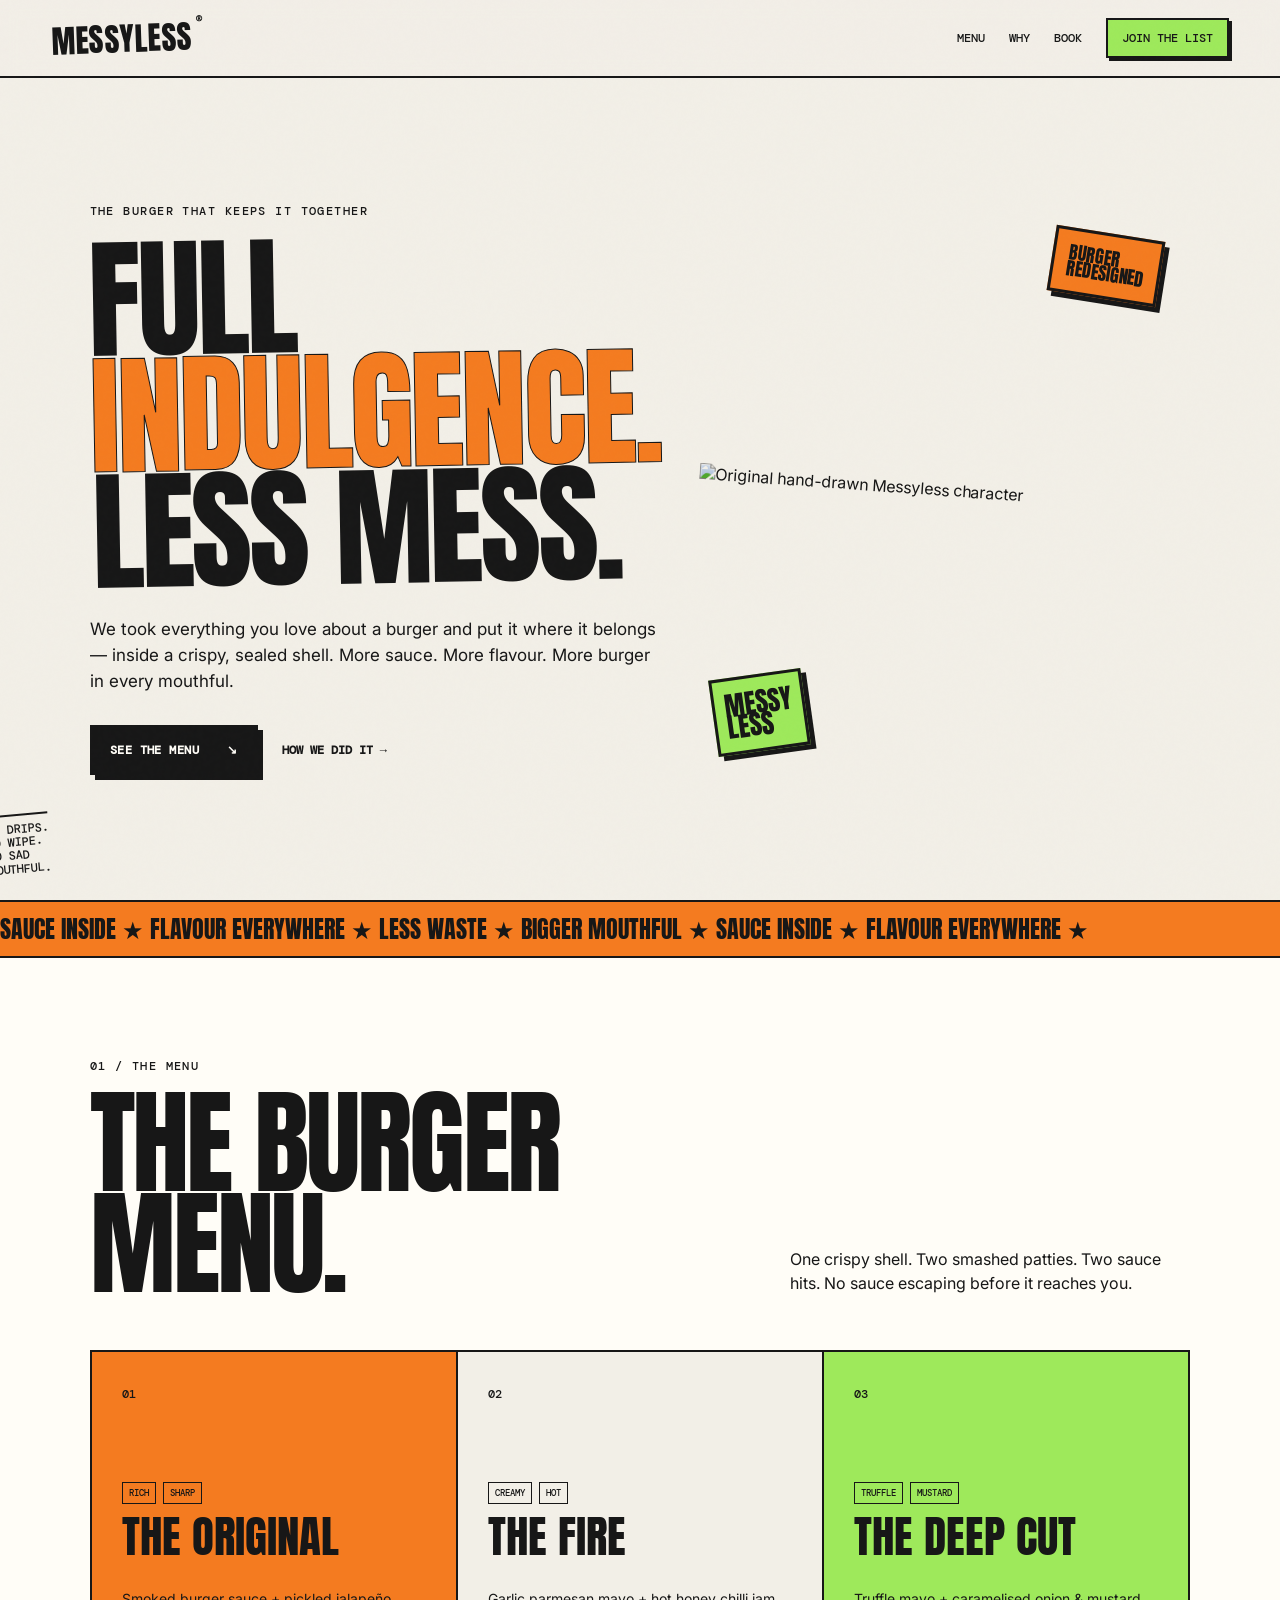
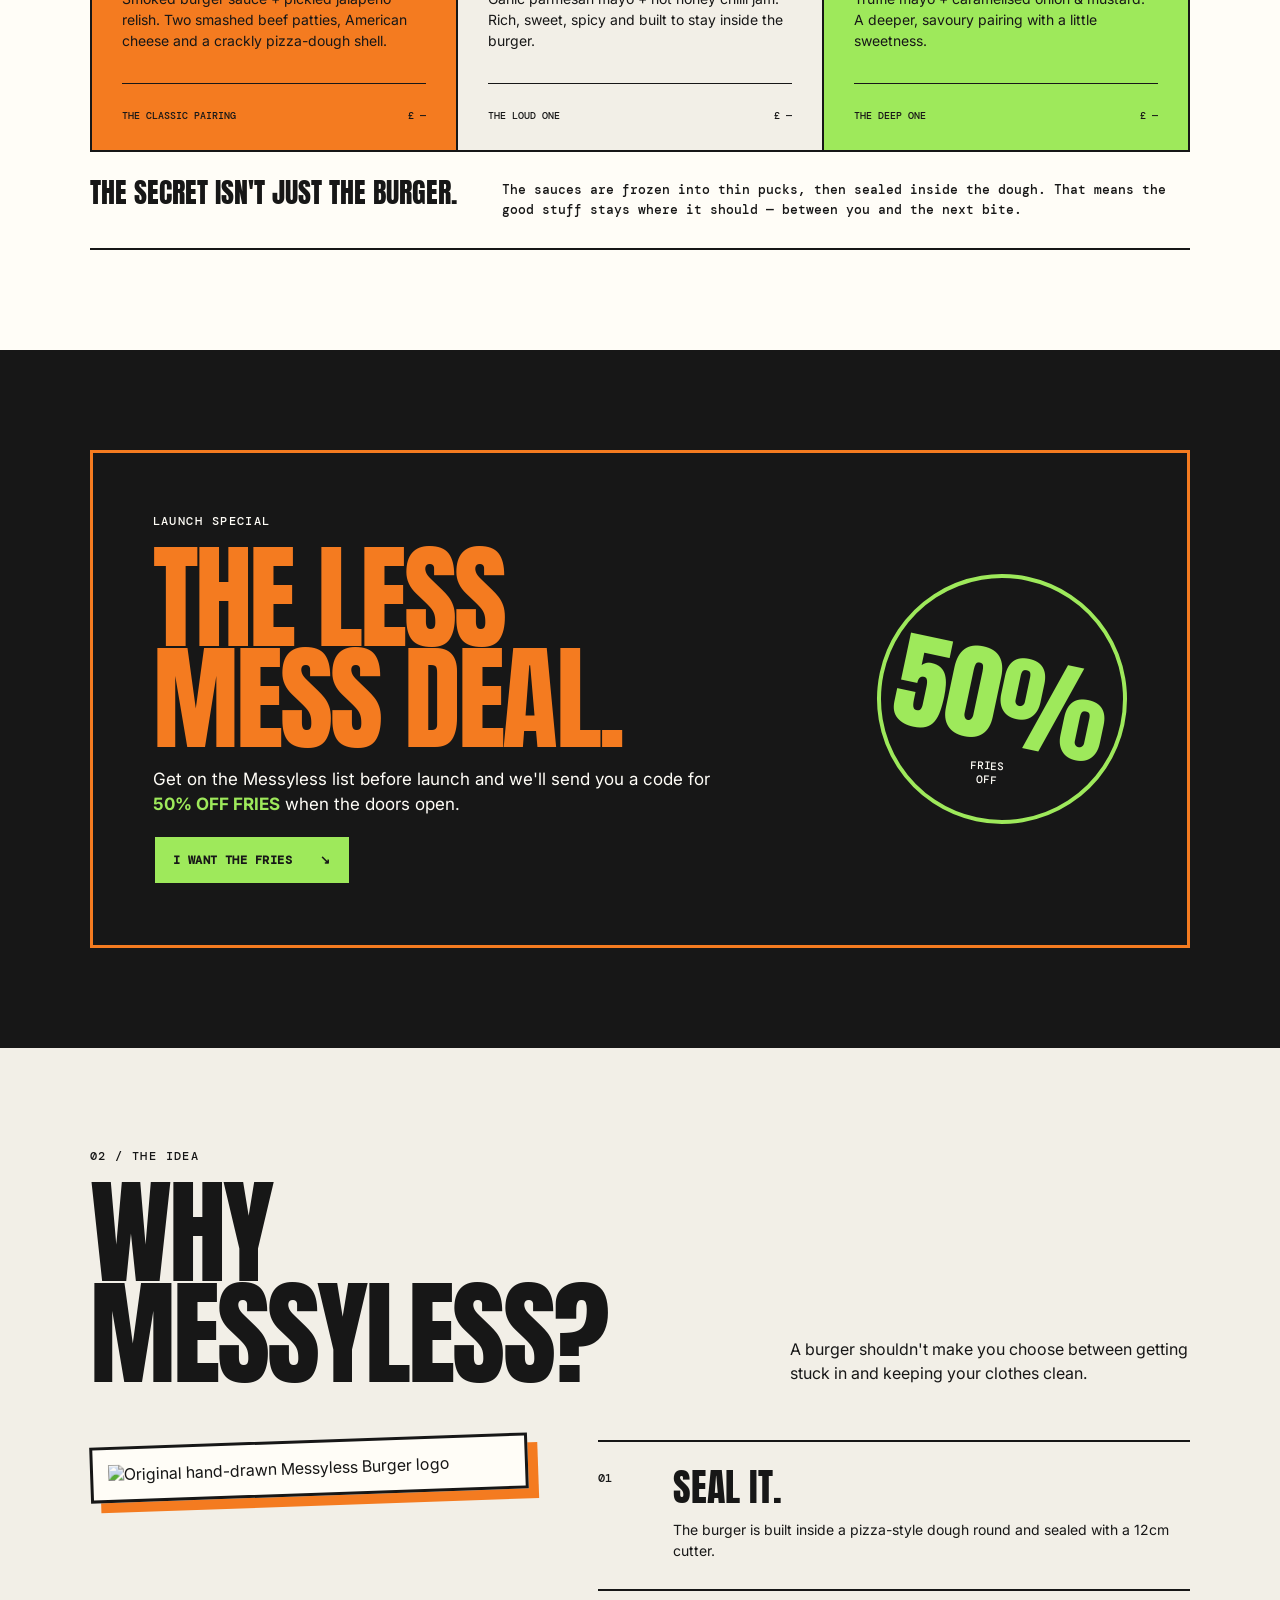
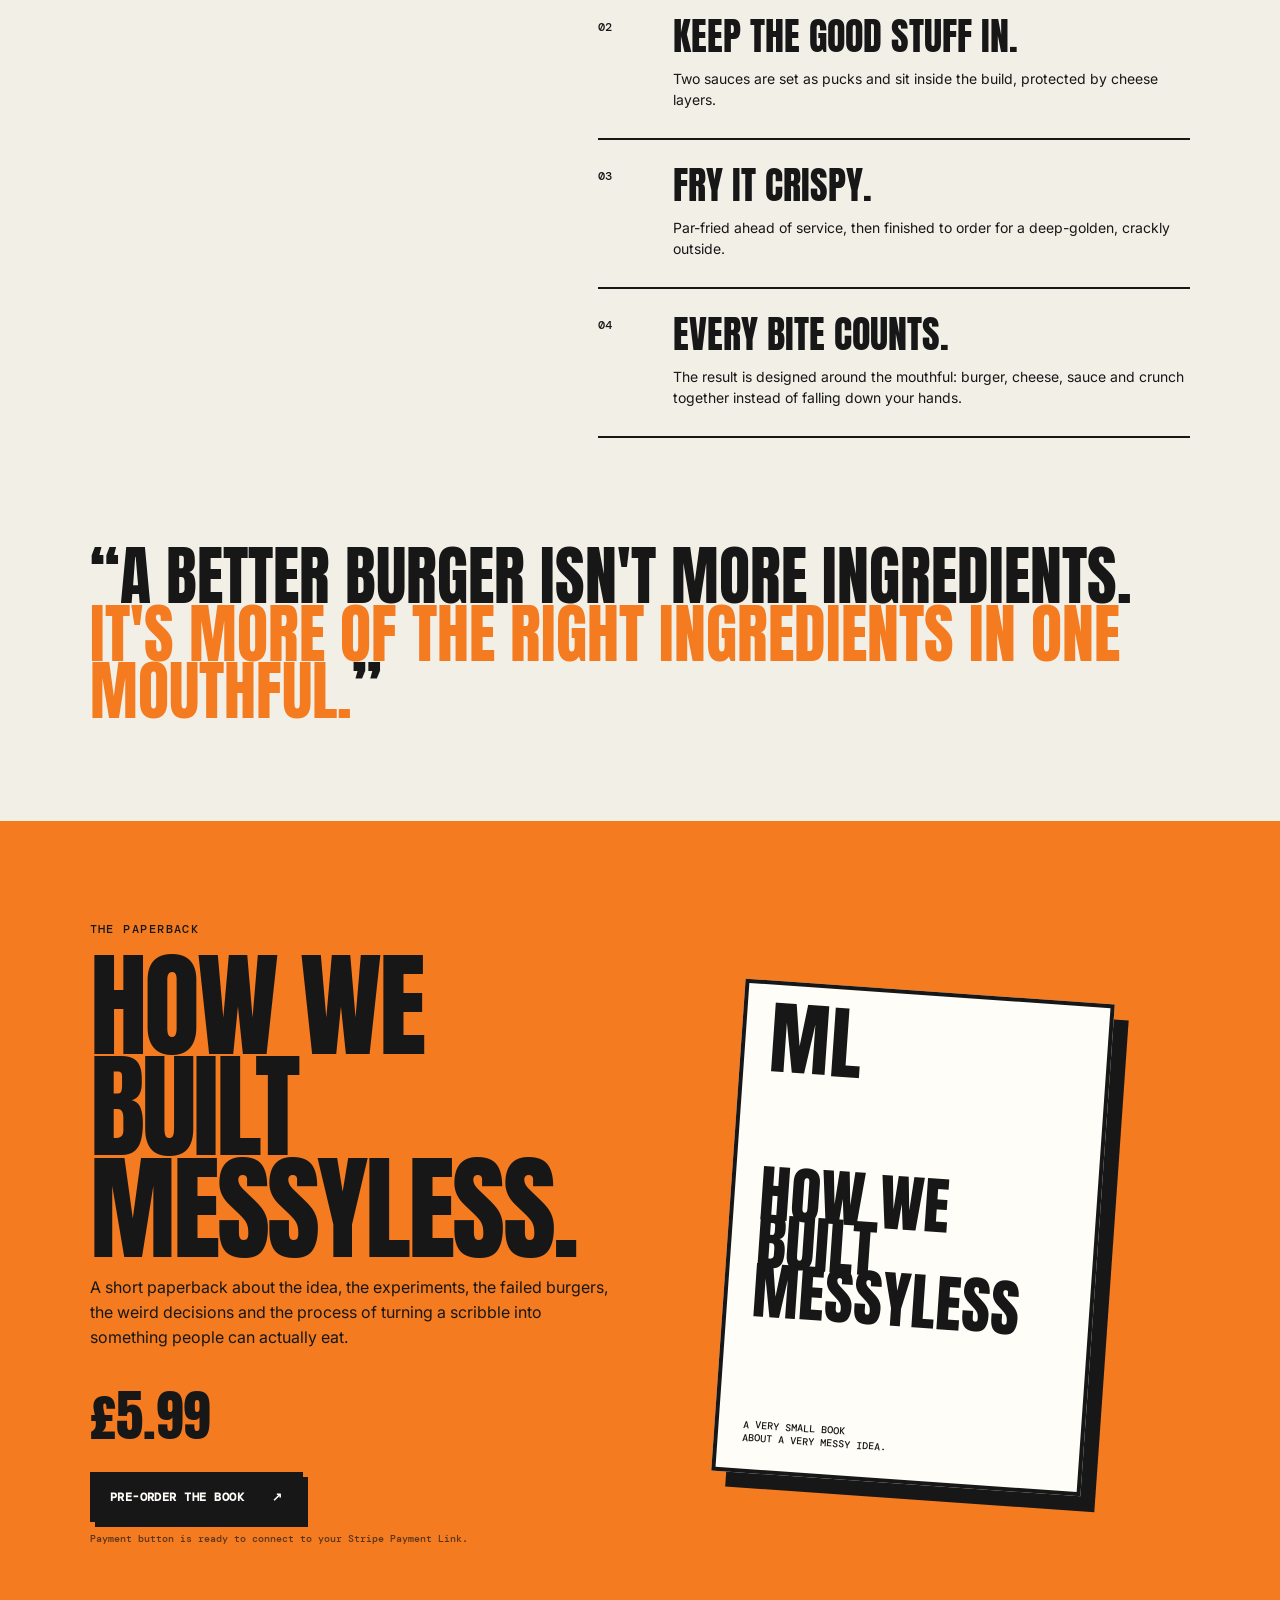
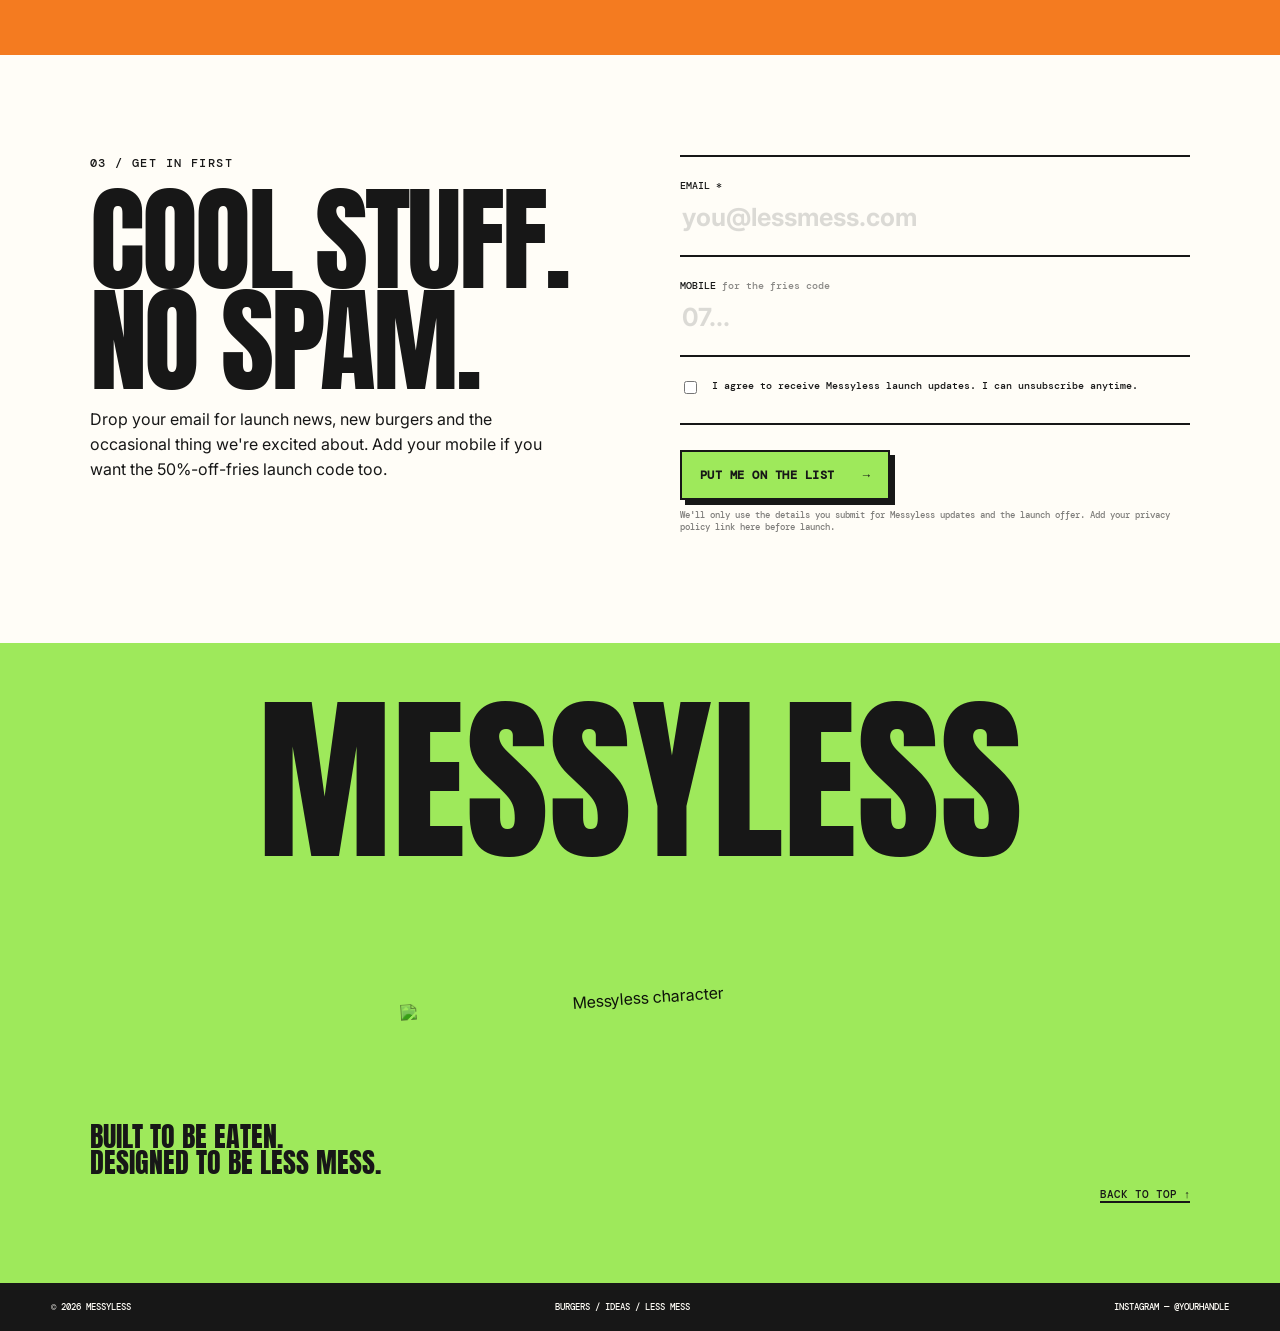
==== index.html @ b798112b "Add files via upload" ====
<!doctype html>
<html lang="en-GB">
<head>
  <meta charset="utf-8">
  <meta name="viewport" content="width=device-width, initial-scale=1">
  <meta name="description" content="Messyless — a burger built so you can fully indulge without the messy mouthful.">
  <title>MESSYLESS — Burgers, without the mess.</title>
  <link rel="preconnect" href="https://fonts.googleapis.com">
  <link rel="preconnect" href="https://fonts.gstatic.com" crossorigin>
  <link href="https://fonts.googleapis.com/css2?family=Anton&family=DM+Mono:wght@400;500&family=Inter:wght@500;700;800&display=swap" rel="stylesheet">
  <link rel="stylesheet" href="styles.css">
</head>
<body>
  <div class="grain"></div>
  <header class="nav">
    <a class="brand" href="#top" aria-label="Messyless home">MESSYLESS<span>®</span></a>
    <nav>
      <a href="#menu">MENU</a>
      <a href="#why">WHY</a>
      <a href="#book">BOOK</a>
      <a class="nav-pill" href="#join">JOIN THE LIST</a>
    </nav>
  </header>

  <main id="top">
    <section class="hero section-pad">
      <div class="hero-copy">
        <p class="eyebrow">THE BURGER THAT KEEPS IT TOGETHER</p>
        <h1>FULL<br><span>INDULGENCE.</span><br>LESS MESS.</h1>
        <p class="hero-lede">We took everything you love about a burger and put it where it belongs — inside a crispy, sealed shell. More sauce. More flavour. More burger in every mouthful.</p>
        <div class="hero-actions">
          <a class="button button-dark" href="#menu">SEE THE MENU <span>↘</span></a>
          <a class="text-link" href="#why">HOW WE DID IT →</a>
        </div>
        <div class="scribble-note">NO DRIPS.<br>NO WIPE.<br>NO SAD<br>MOUTHFUL.</div>
      </div>
      <div class="hero-art">
        <div class="burst">BURGER<br>REDESIGNED</div>
        <img src="assets/messyless-character.jpg" alt="Original hand-drawn Messyless character">
        <div class="sticker">MESSY<br>LESS</div>
      </div>
    </section>

    <section class="ticker" aria-label="Messyless statement">
      <div>SAUCE INSIDE ★ FLAVOUR EVERYWHERE ★ LESS WASTE ★ BIGGER MOUTHFUL ★ SAUCE INSIDE ★ FLAVOUR EVERYWHERE ★</div>
    </section>

    <section id="menu" class="menu section-pad">
      <div class="section-head">
        <div>
          <p class="eyebrow">01 / THE MENU</p>
          <h2>THE BURGER<br>MENU.</h2>
        </div>
        <p class="section-intro">One crispy shell. Two smashed patties. Two sauce hits. No sauce escaping before it reaches you.</p>
      </div>

      <div class="menu-grid">
        <article class="menu-card featured">
          <div class="menu-num">01</div>
          <div class="sauce-tags"><span>RICH</span><span>SHARP</span></div>
          <h3>THE ORIGINAL</h3>
          <p>Smoked burger sauce + pickled jalapeño relish. Two smashed beef patties, American cheese and a crackly pizza-dough shell.</p>
          <div class="card-foot"><span>THE CLASSIC PAIRING</span><span>£ —</span></div>
        </article>
        <article class="menu-card">
          <div class="menu-num">02</div>
          <div class="sauce-tags"><span>CREAMY</span><span>HOT</span></div>
          <h3>THE FIRE</h3>
          <p>Garlic parmesan mayo + hot honey chilli jam. Rich, sweet, spicy and built to stay inside the burger.</p>
          <div class="card-foot"><span>THE LOUD ONE</span><span>£ —</span></div>
        </article>
        <article class="menu-card lime-card">
          <div class="menu-num">03</div>
          <div class="sauce-tags"><span>TRUFFLE</span><span>MUSTARD</span></div>
          <h3>THE DEEP CUT</h3>
          <p>Truffle mayo + caramelised onion & mustard. A deeper, savoury pairing with a little sweetness.</p>
          <div class="card-foot"><span>THE DEEP ONE</span><span>£ —</span></div>
        </article>
      </div>

      <div class="menu-note">
        <strong>THE SECRET ISN'T JUST THE BURGER.</strong>
        <span>The sauces are frozen into thin pucks, then sealed inside the dough. That means the good stuff stays where it should — between you and the next bite.</span>
      </div>
    </section>

    <section class="deal section-pad">
      <div class="deal-inner">
        <div class="deal-copy">
          <p class="eyebrow">LAUNCH SPECIAL</p>
          <h2>THE LESS<br>MESS DEAL.</h2>
          <p>Get on the Messyless list before launch and we'll send you a code for <strong>50% OFF FRIES</strong> when the doors open.</p>
          <a class="button button-lime" href="#join">I WANT THE FRIES <span>↘</span></a>
        </div>
        <div class="deal-doodle" aria-hidden="true">
          <span>50%</span>
          <small>FRIES<br>OFF</small>
        </div>
      </div>
    </section>

    <section id="why" class="why section-pad">
      <div class="section-head">
        <div>
          <p class="eyebrow">02 / THE IDEA</p>
          <h2>WHY<br>MESSYLESS?</h2>
        </div>
        <p class="section-intro">A burger shouldn't make you choose between getting stuck in and keeping your clothes clean.</p>
      </div>

      <div class="why-grid">
        <div class="why-image"><img src="assets/messyless-logo.jpg" alt="Original hand-drawn Messyless Burger logo"></div>
        <div class="steps">
          <div class="step"><span>01</span><h3>SEAL IT.</h3><p>The burger is built inside a pizza-style dough round and sealed with a 12cm cutter.</p></div>
          <div class="step"><span>02</span><h3>KEEP THE GOOD STUFF IN.</h3><p>Two sauces are set as pucks and sit inside the build, protected by cheese layers.</p></div>
          <div class="step"><span>03</span><h3>FRY IT CRISPY.</h3><p>Par-fried ahead of service, then finished to order for a deep-golden, crackly outside.</p></div>
          <div class="step"><span>04</span><h3>EVERY BITE COUNTS.</h3><p>The result is designed around the mouthful: burger, cheese, sauce and crunch together instead of falling down your hands.</p></div>
        </div>
      </div>

      <div class="quote">“A BETTER BURGER ISN'T MORE INGREDIENTS.<br><span>IT'S MORE OF THE RIGHT INGREDIENTS IN ONE MOUTHFUL.</span>”</div>
    </section>

    <section id="book" class="book section-pad">
      <div class="book-card">
        <div class="book-copy">
          <p class="eyebrow">THE PAPERBACK</p>
          <h2>HOW WE<br>BUILT<br>MESSYLESS.</h2>
          <p>A short paperback about the idea, the experiments, the failed burgers, the weird decisions and the process of turning a scribble into something people can actually eat.</p>
          <div class="price">£5.99</div>
          <a class="button button-dark" href="YOUR_STRIPE_BOOK_PAYMENT_LINK" target="_blank" rel="noopener">PRE-ORDER THE BOOK <span>↗</span></a>
          <p class="micro">Payment button is ready to connect to your Stripe Payment Link.</p>
        </div>
        <div class="book-cover">
          <div class="cover-logo">ML</div>
          <div class="cover-title">HOW WE<br>BUILT<br>MESSYLESS</div>
          <div class="cover-bottom">A VERY SMALL BOOK<br>ABOUT A VERY MESSY IDEA.</div>
        </div>
      </div>
    </section>

    <section id="join" class="join section-pad">
      <div class="join-top">
        <p class="eyebrow">03 / GET IN FIRST</p>
        <h2>COOL STUFF.<br>NO SPAM.</h2>
        <p>Drop your email for launch news, new burgers and the occasional thing we're excited about. Add your mobile if you want the 50%-off-fries launch code too.</p>
      </div>
      <form class="signup" action="YOUR_FORMSPREE_ENDPOINT" method="POST">
        <label>
          <span>EMAIL *</span>
          <input type="email" name="email" placeholder="you@lessmess.com" required>
        </label>
        <label>
          <span>MOBILE <em>for the fries code</em></span>
          <input type="tel" name="mobile" placeholder="07...">
        </label>
        <label class="consent"><input type="checkbox" name="marketing_consent" value="yes" required><span>I agree to receive Messyless launch updates. I can unsubscribe anytime.</span></label>
        <button class="button button-lime" type="submit">PUT ME ON THE LIST <span>→</span></button>
        <p class="form-note">We'll only use the details you submit for Messyless updates and the launch offer. Add your privacy policy link here before launch.</p>
      </form>
    </section>

    <section class="final section-pad">
      <div class="final-mark">MESSYLESS</div>
      <img src="assets/messyless-character.jpg" alt="Messyless character" class="final-character">
      <p>BUILT TO BE EATEN.<br>DESIGNED TO BE LESS MESS.</p>
      <a href="#top" class="back-top">BACK TO TOP ↑</a>
    </section>
  </main>

  <footer>
    <span>© 2026 MESSYLESS</span>
    <span>BURGERS / IDEAS / LESS MESS</span>
    <span>INSTAGRAM — @YOURHANDLE</span>
  </footer>

  <script src="script.js"></script>
</body>
</html>
---- styles.css ----
:root{
  --ink:#171717;
  --paper:#f2efe7;
  --orange:#f47b20;
  --orange2:#ff9a31;
  --lime:#9ee95b;
  --cream:#fffdf7;
  --line:rgba(23,23,23,.22);
  --display:'Anton', Impact, sans-serif;
  --body:Inter, Arial, sans-serif;
  --mono:'DM Mono', monospace;
}
*{box-sizing:border-box}
html{scroll-behavior:smooth}
body{margin:0;background:var(--paper);color:var(--ink);font-family:var(--body);overflow-x:hidden}
a{color:inherit;text-decoration:none}
.grain{position:fixed;inset:0;pointer-events:none;opacity:.045;z-index:50;background-image:url("data:image/svg+xml,%3Csvg viewBox='0 0 180 180' xmlns='http://www.w3.org/2000/svg'%3E%3Cfilter id='n'%3E%3CfeTurbulence type='fractalNoise' baseFrequency='.9' numOctaves='3' stitchTiles='stitch'/%3E%3C/filter%3E%3Crect width='100%25' height='100%25' filter='url(%23n)' opacity='.35'/%3E%3C/svg%3E")}
.nav{height:78px;padding:0 4vw;display:flex;align-items:center;justify-content:space-between;border-bottom:2px solid var(--ink);position:sticky;top:0;background:rgba(242,239,231,.94);backdrop-filter:blur(8px);z-index:40}
.brand{font-family:var(--display);font-size:32px;letter-spacing:.5px;transform:rotate(-2deg)}.brand span{font:700 10px var(--mono);vertical-align:top;margin-left:4px}
.nav nav{display:flex;align-items:center;gap:24px;font:500 12px var(--mono)}.nav nav a:hover{text-decoration:underline}.nav-pill{border:2px solid var(--ink);padding:10px 14px;background:var(--lime);box-shadow:3px 3px 0 var(--ink)}
.section-pad{padding:100px 7vw;position:relative}
.eyebrow{font:500 12px var(--mono);letter-spacing:.12em;margin:0 0 18px}.hero{min-height:calc(100vh - 78px);display:grid;grid-template-columns:1.05fr .95fr;gap:3vw;align-items:center;padding-top:70px;padding-bottom:70px}.hero h1,.section-head h2,.deal h2,.join h2,.book h2{font-family:var(--display);font-weight:400;line-height:.88;letter-spacing:-.025em;margin:0}.hero h1{font-size:clamp(76px,10.3vw,170px);transform:rotate(-1deg)}.hero h1 span{color:var(--orange);-webkit-text-stroke:1px var(--ink)}.hero-lede{font-size:17px;line-height:1.55;max-width:610px;margin:30px 0}.hero-actions{display:flex;align-items:center;gap:24px}.button{display:inline-flex;align-items:center;justify-content:space-between;gap:28px;padding:15px 18px;border:2px solid var(--ink);font:700 12px var(--mono);letter-spacing:.04em;box-shadow:5px 5px 0 var(--ink);transition:.15s transform,.15s box-shadow}.button:hover{transform:translate(3px,3px);box-shadow:2px 2px 0 var(--ink)}.button-dark{background:var(--ink);color:var(--cream)}.button-lime{background:var(--lime);color:var(--ink)}.text-link{font:700 12px var(--mono)}
.hero-art{position:relative;min-height:570px;display:grid;place-items:center}.hero-art img{width:min(620px,100%);mix-blend-mode:multiply;filter:saturate(1.1);transform:rotate(4deg);position:relative;z-index:2}.burst{position:absolute;right:1%;top:5%;border:3px solid var(--ink);background:var(--orange);font:400 18px var(--display);line-height:.9;padding:14px 13px;transform:rotate(9deg);z-index:3;box-shadow:5px 5px 0 var(--ink)}.sticker{position:absolute;left:3%;bottom:4%;background:var(--lime);border:3px solid var(--ink);font:400 27px var(--display);line-height:.8;padding:14px 10px;transform:rotate(-8deg);z-index:4;box-shadow:5px 5px 0 var(--ink)}.scribble-note{position:absolute;left:-1%;bottom:3%;font:500 12px var(--mono);line-height:1.1;transform:rotate(-5deg);border-top:2px solid var(--ink);padding-top:7px;z-index:4}
.ticker{overflow:hidden;white-space:nowrap;border-top:2px solid var(--ink);border-bottom:2px solid var(--ink);background:var(--orange);font:400 24px var(--display);padding:9px 0}.ticker div{display:inline-block;animation:marquee 24s linear infinite}@keyframes marquee{to{transform:translateX(-50%)}}
.section-head{display:flex;justify-content:space-between;align-items:end;gap:40px;margin-bottom:55px}.section-head h2{font-size:clamp(65px,9vw,130px)}.section-intro{max-width:400px;font-size:16px;line-height:1.5;margin:0}
.menu{background:var(--cream)}.menu-grid{display:grid;grid-template-columns:repeat(3,1fr);border-top:2px solid var(--ink);border-left:2px solid var(--ink)}.menu-card{padding:34px 30px 28px;min-height:400px;border-right:2px solid var(--ink);border-bottom:2px solid var(--ink);display:flex;flex-direction:column;position:relative;background:var(--paper)}.menu-card.featured{background:var(--orange)}.lime-card{background:var(--lime)}.menu-num{font:500 12px var(--mono);margin-bottom:80px}.sauce-tags{display:flex;gap:7px;margin-bottom:12px}.sauce-tags span{font:500 9px var(--mono);border:1.5px solid currentColor;padding:4px 6px}.menu-card h3{font:400 45px var(--display);line-height:.9;margin:0 0 18px}.menu-card p{font-size:14px;line-height:1.5;max-width:370px}.card-foot{margin-top:auto;padding-top:25px;border-top:1px solid var(--ink);display:flex;justify-content:space-between;font:500 10px var(--mono)}.menu-note{display:grid;grid-template-columns:1fr 1.8fr;gap:30px;border-bottom:2px solid var(--ink);padding:28px 0;font:500 13px var(--mono);line-height:1.55}.menu-note strong{font-family:var(--display);font-size:28px;font-weight:400;line-height:.9}
.deal{background:var(--ink);color:var(--cream);overflow:hidden}.deal-inner{border:3px solid var(--orange);padding:60px;display:flex;align-items:center;justify-content:space-between;gap:50px;min-height:430px}.deal h2{font-size:clamp(70px,9vw,125px);color:var(--orange)}.deal-copy p:not(.eyebrow){max-width:570px;font-size:17px;line-height:1.5}.deal-copy strong{color:var(--lime)}.deal-doodle{width:250px;height:250px;border:4px solid var(--lime);border-radius:50%;display:grid;place-items:center;transform:rotate(12deg);flex:0 0 auto}.deal-doodle span{font:400 105px var(--display);color:var(--lime);line-height:.8}.deal-doodle small{font:500 11px var(--mono);text-align:center;position:absolute;transform:translateY(75px) rotate(-10deg)}
.why{background:var(--paper)}.why-grid{display:grid;grid-template-columns:.85fr 1.15fr;gap:70px;align-items:start}.why-image{border:3px solid var(--ink);background:var(--cream);padding:15px;transform:rotate(-2deg);box-shadow:10px 10px 0 var(--orange)}.why-image img{width:100%;display:block;mix-blend-mode:multiply}.steps{border-top:2px solid var(--ink)}.step{display:grid;grid-template-columns:60px 1fr;gap:15px;padding:28px 0;border-bottom:2px solid var(--ink)}.step span{font:500 12px var(--mono)}.step h3{font:400 38px var(--display);margin:0;line-height:.9}.step p{grid-column:2;font-size:14px;line-height:1.5;margin:0;max-width:570px}.quote{font:400 clamp(34px,5vw,68px) var(--display);line-height:.9;margin-top:110px;max-width:1100px}.quote span{color:var(--orange)}
.book{background:var(--orange)}.book-card{display:grid;grid-template-columns:1fr .8fr;gap:60px;align-items:center}.book h2{font-size:clamp(72px,9vw,130px)}.book-copy>p:not(.eyebrow):not(.micro){max-width:520px;line-height:1.55}.price{font:400 55px var(--display);margin:24px 0 15px}.micro{font:500 10px var(--mono);max-width:420px;opacity:.7}.book-cover{width:min(370px,100%);aspect-ratio:3/4;border:4px solid var(--ink);background:var(--cream);padding:25px;display:flex;flex-direction:column;justify-content:space-between;box-shadow:15px 15px 0 var(--ink);transform:rotate(4deg)}.cover-logo{font:400 80px var(--display);line-height:.7}.cover-title{font:400 62px var(--display);line-height:.78}.cover-bottom{font:500 10px var(--mono);line-height:1.3}
.join{background:var(--cream);display:grid;grid-template-columns:1fr 1fr;gap:80px}.join h2{font-size:clamp(80px,9vw,130px)}.join-top>p:last-child{max-width:480px;line-height:1.55}.signup{border-top:2px solid var(--ink)}.signup label{display:block;padding:22px 0;border-bottom:2px solid var(--ink)}.signup label>span{display:block;font:500 10px var(--mono);margin-bottom:9px}.signup em{opacity:.5;font-style:normal}.signup input[type=email],.signup input[type=tel]{width:100%;border:0;background:transparent;outline:0;font:700 25px var(--body);color:var(--ink)}.signup input::placeholder{opacity:.25}.consent{display:flex!important;gap:12px;align-items:flex-start;font:500 10px var(--mono);line-height:1.4}.consent input{margin-top:2px;accent-color:var(--ink)}.signup .button{margin-top:25px}.form-note{font:500 9px var(--mono);line-height:1.4;opacity:.55;max-width:520px}
.final{background:var(--lime);min-height:640px;display:grid;place-items:center;text-align:center;overflow:hidden}.final-mark{font:400 clamp(80px,14vw,200px) var(--display);line-height:.75;position:absolute;top:70px;z-index:1}.final-character{width:min(480px,70vw);mix-blend-mode:multiply;transform:rotate(-4deg);position:relative;z-index:2;margin-top:70px}.final>p{font:400 28px var(--display);line-height:.9;position:absolute;bottom:80px;left:7vw;text-align:left}.back-top{position:absolute;right:7vw;bottom:80px;border-bottom:2px solid var(--ink);font:500 11px var(--mono)}footer{display:flex;justify-content:space-between;padding:18px 4vw;background:var(--ink);color:var(--cream);font:500 9px var(--mono)}
@media(max-width:850px){.nav{height:64px}.nav nav a:not(.nav-pill){display:none}.nav-pill{padding:8px 10px}.section-pad{padding:70px 5vw}.hero{grid-template-columns:1fr;padding-top:45px}.hero h1{font-size:clamp(70px,18vw,130px)}.hero-art{min-height:470px;margin-top:-20px}.scribble-note{left:4%;bottom:0}.menu-grid,.why-grid,.book-card,.join{grid-template-columns:1fr}.menu-card{min-height:340px}.menu-note{grid-template-columns:1fr}.deal-inner{padding:35px 25px;flex-direction:column;align-items:flex-start}.deal-doodle{align-self:flex-end;width:190px;height:190px}.deal-doodle span{font-size:80px}.book-cover{margin:auto}.join{gap:50px}.final{min-height:570px}.final>p{left:5vw;bottom:50px;font-size:22px}.back-top{right:5vw;bottom:50px}.why-image{max-width:500px}.section-head{display:block}.section-intro{margin-top:25px}}
@media(max-width:500px){.hero-art img{width:115%;margin-left:-8%}.burst{font-size:13px}.sticker{font-size:21px}.menu-card h3{font-size:39px}.step{grid-template-columns:42px 1fr}.step h3{font-size:32px}.step p{grid-column:2}.quote{margin-top:70px}.final-mark{font-size:24vw}}
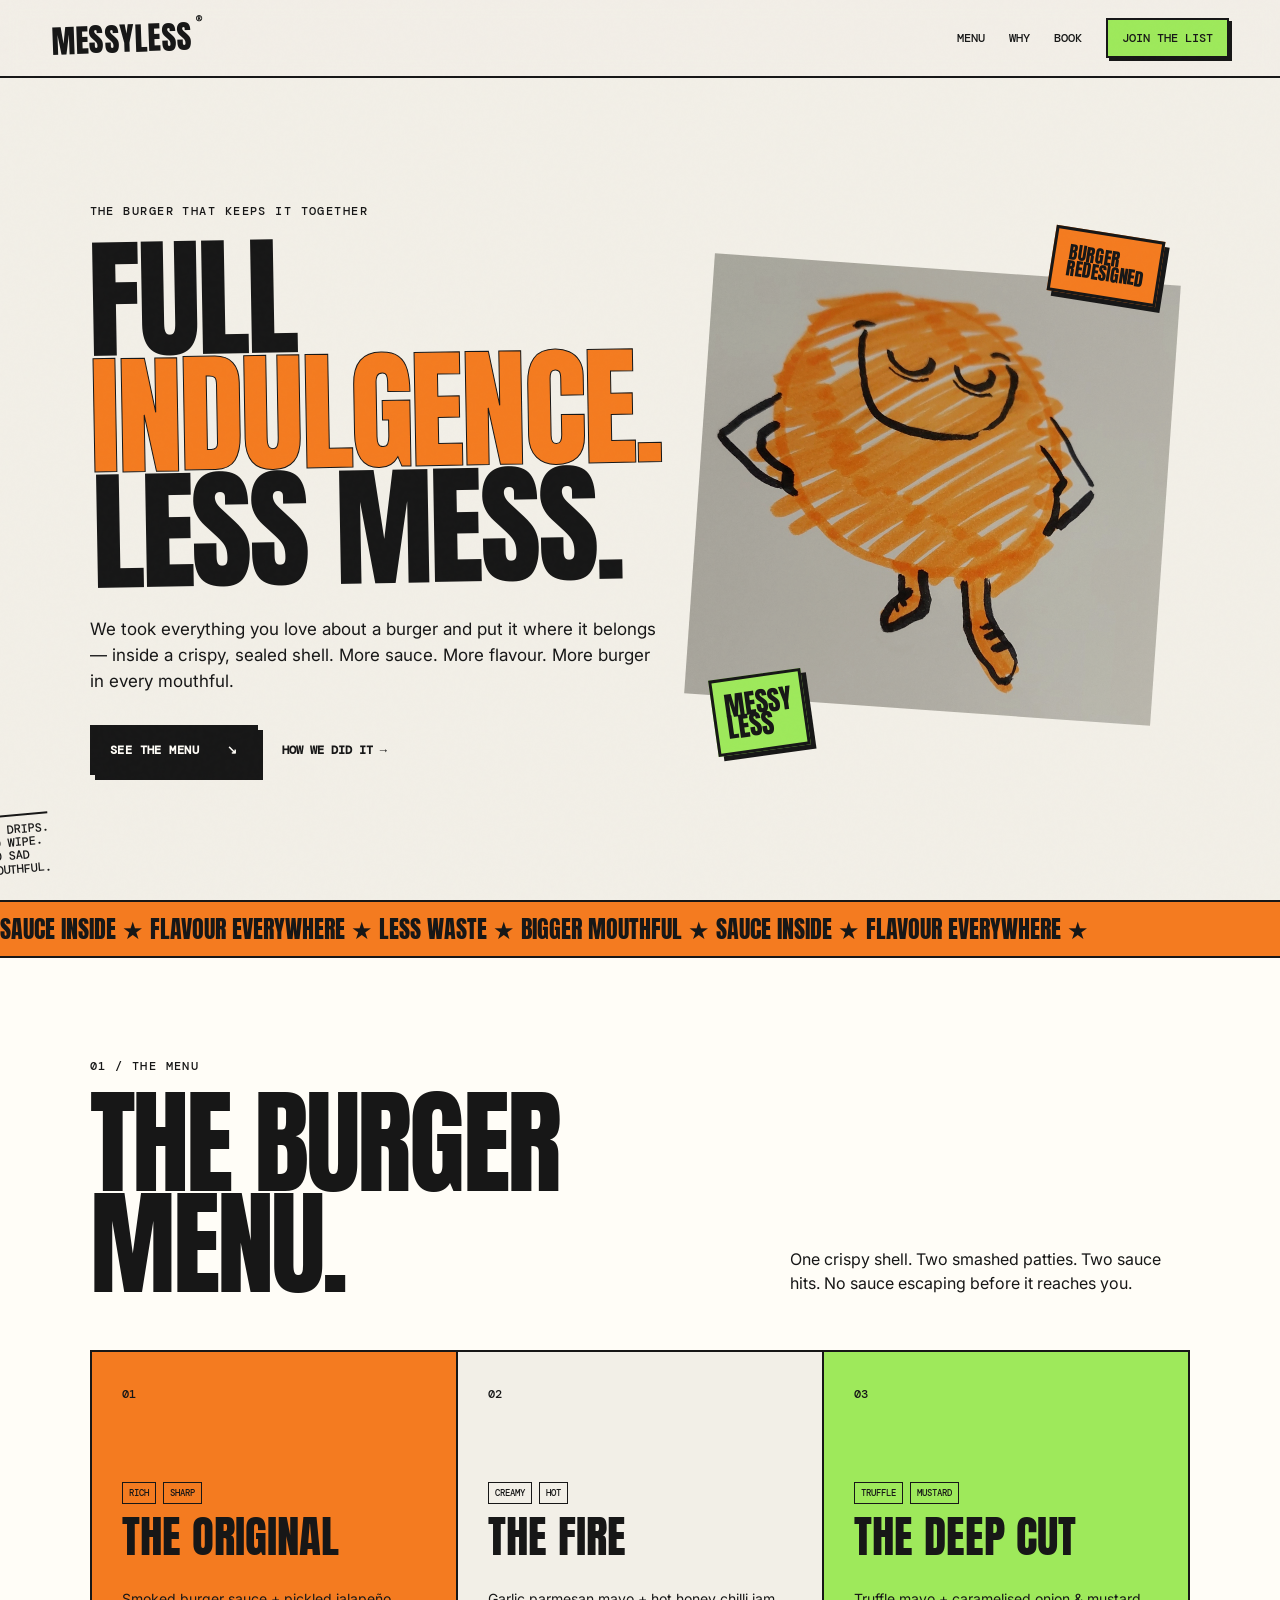
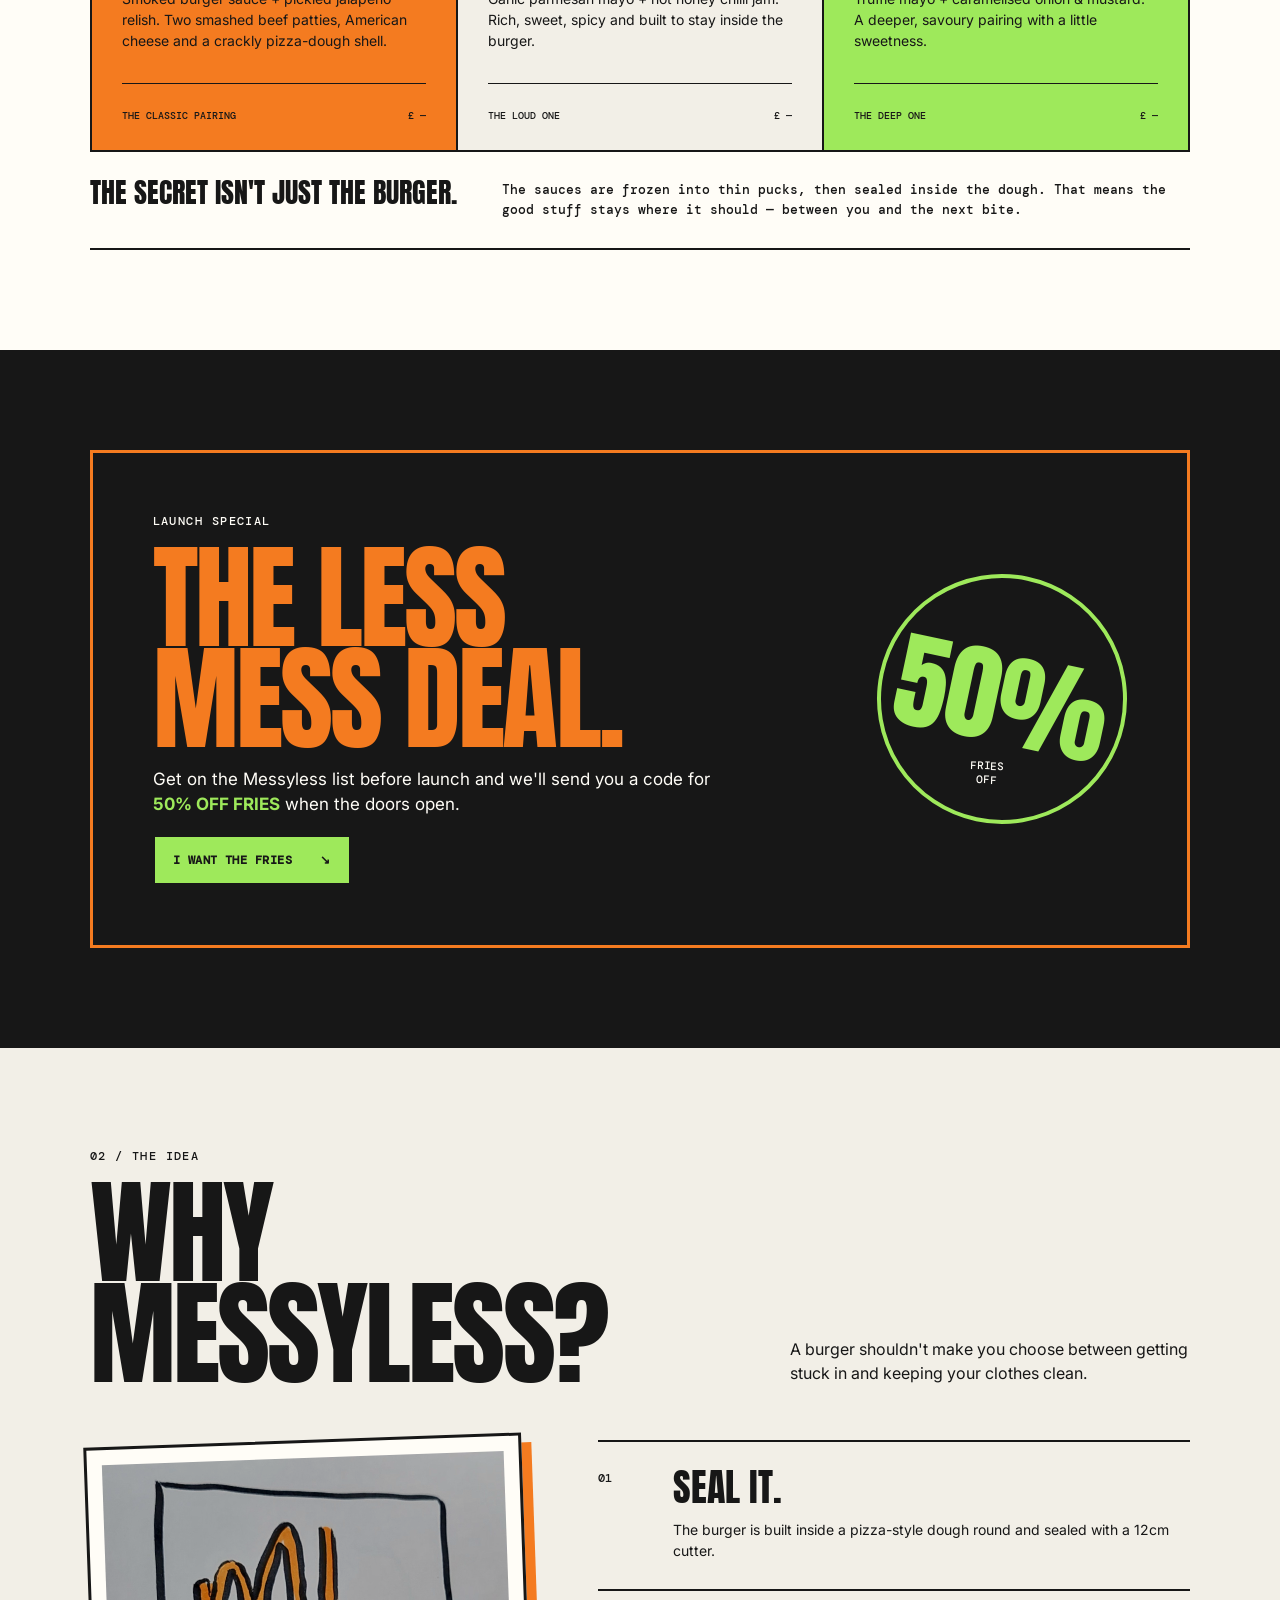
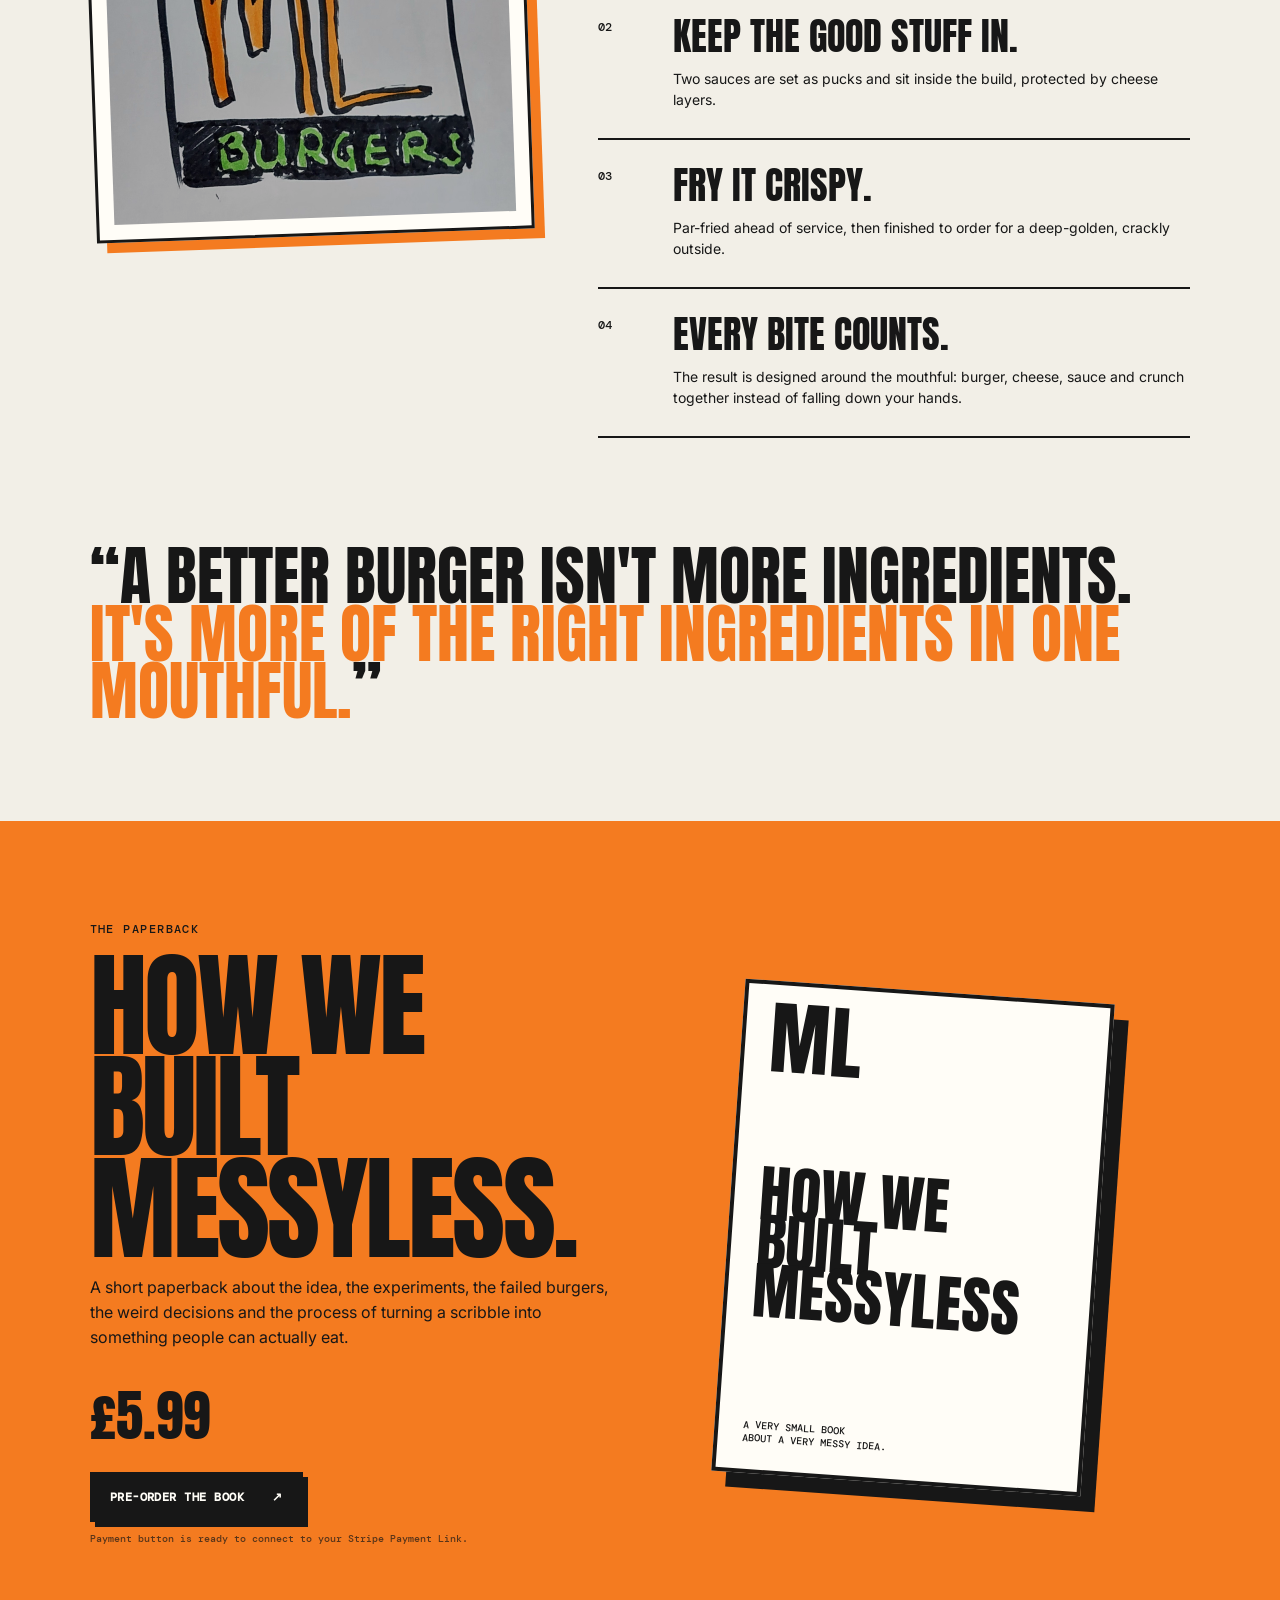
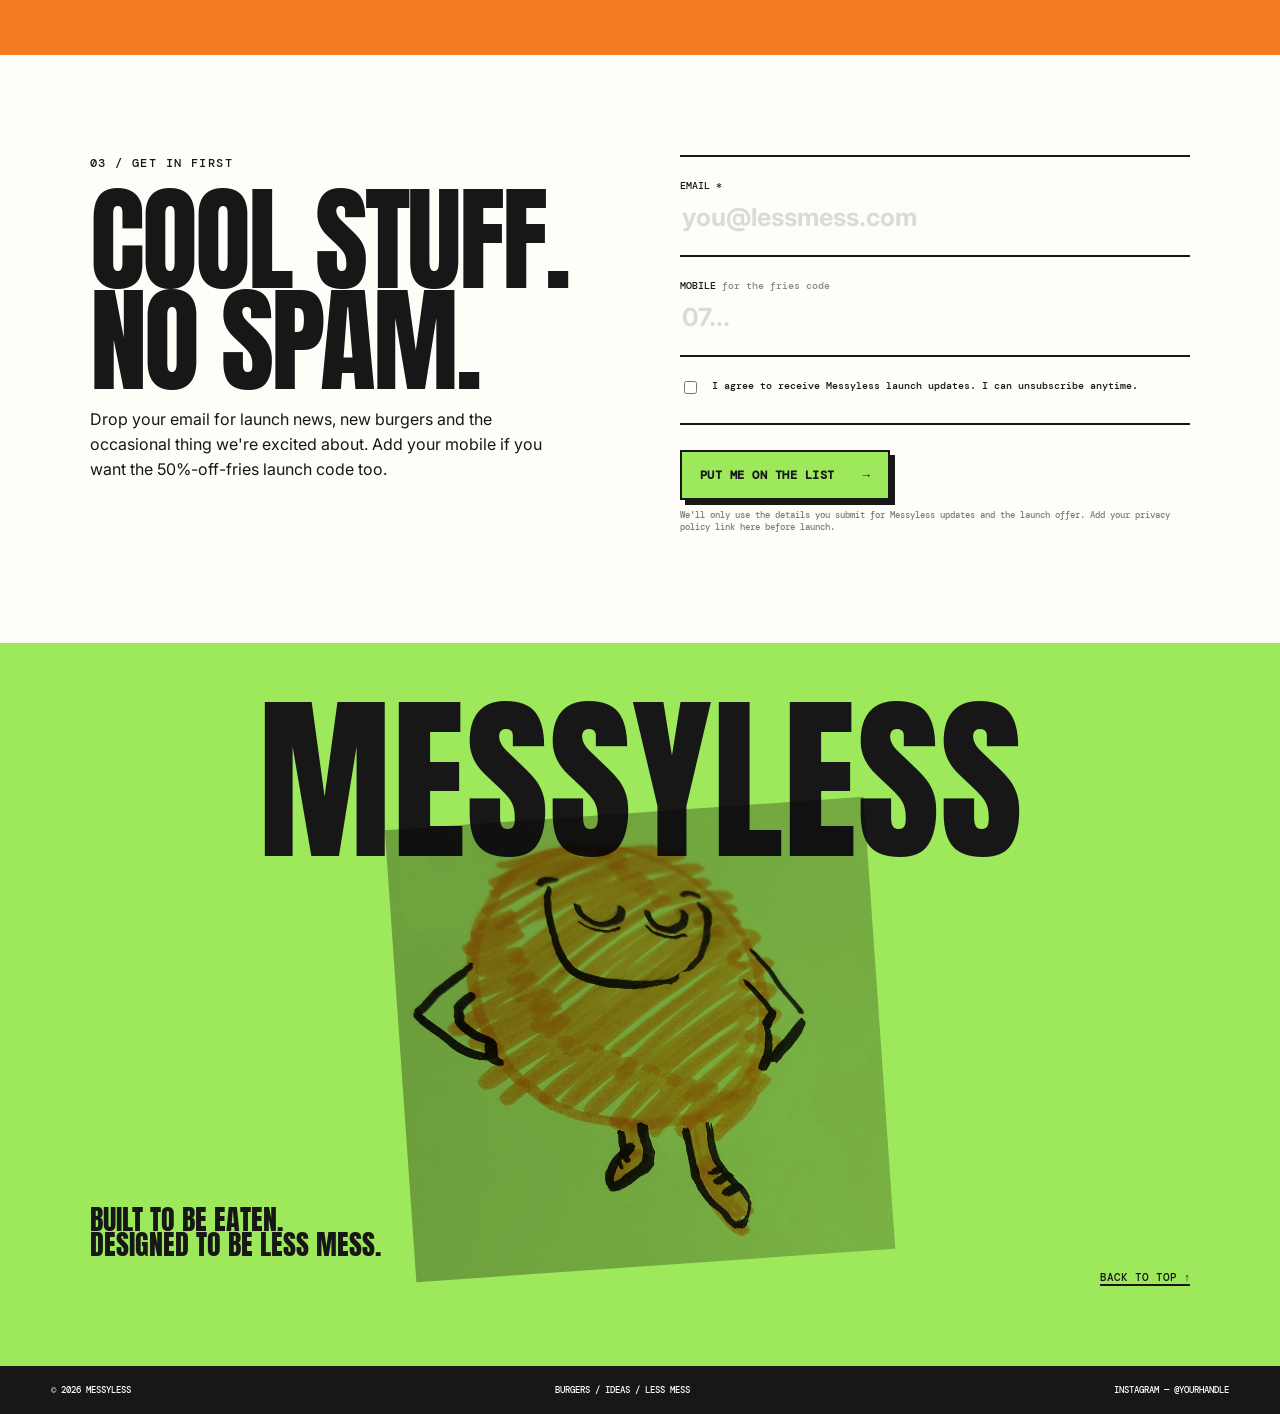
==== commit 9a1e59c7: "Update index.html" ====
--- a/index.html
+++ b/index.html
@@ -36,7 +36,7 @@
       </div>
       <div class="hero-art">
         <div class="burst">BURGER<br>REDESIGNED</div>
-        <img src="assets/messyless-character.jpg" alt="Original hand-drawn Messyless character">
+        <img src="messyless-character.jpg" alt="Original hand-drawn Messyless character">
         <div class="sticker">MESSY<br>LESS</div>
       </div>
     </section>
@@ -109,7 +109,7 @@
       </div>
 
       <div class="why-grid">
-        <div class="why-image"><img src="assets/messyless-logo.jpg" alt="Original hand-drawn Messyless Burger logo"></div>
+        <div class="why-image"><img src="messyless-logo.jpg" alt="Original hand-drawn Messyless Burger logo"></div>
         <div class="steps">
           <div class="step"><span>01</span><h3>SEAL IT.</h3><p>The burger is built inside a pizza-style dough round and sealed with a 12cm cutter.</p></div>
           <div class="step"><span>02</span><h3>KEEP THE GOOD STUFF IN.</h3><p>Two sauces are set as pucks and sit inside the build, protected by cheese layers.</p></div>
@@ -162,7 +162,7 @@
 
     <section class="final section-pad">
       <div class="final-mark">MESSYLESS</div>
-      <img src="assets/messyless-character.jpg" alt="Messyless character" class="final-character">
+      <img src="messyless-character.jpg" alt="Messyless character" class="final-character">
       <p>BUILT TO BE EATEN.<br>DESIGNED TO BE LESS MESS.</p>
       <a href="#top" class="back-top">BACK TO TOP ↑</a>
     </section>
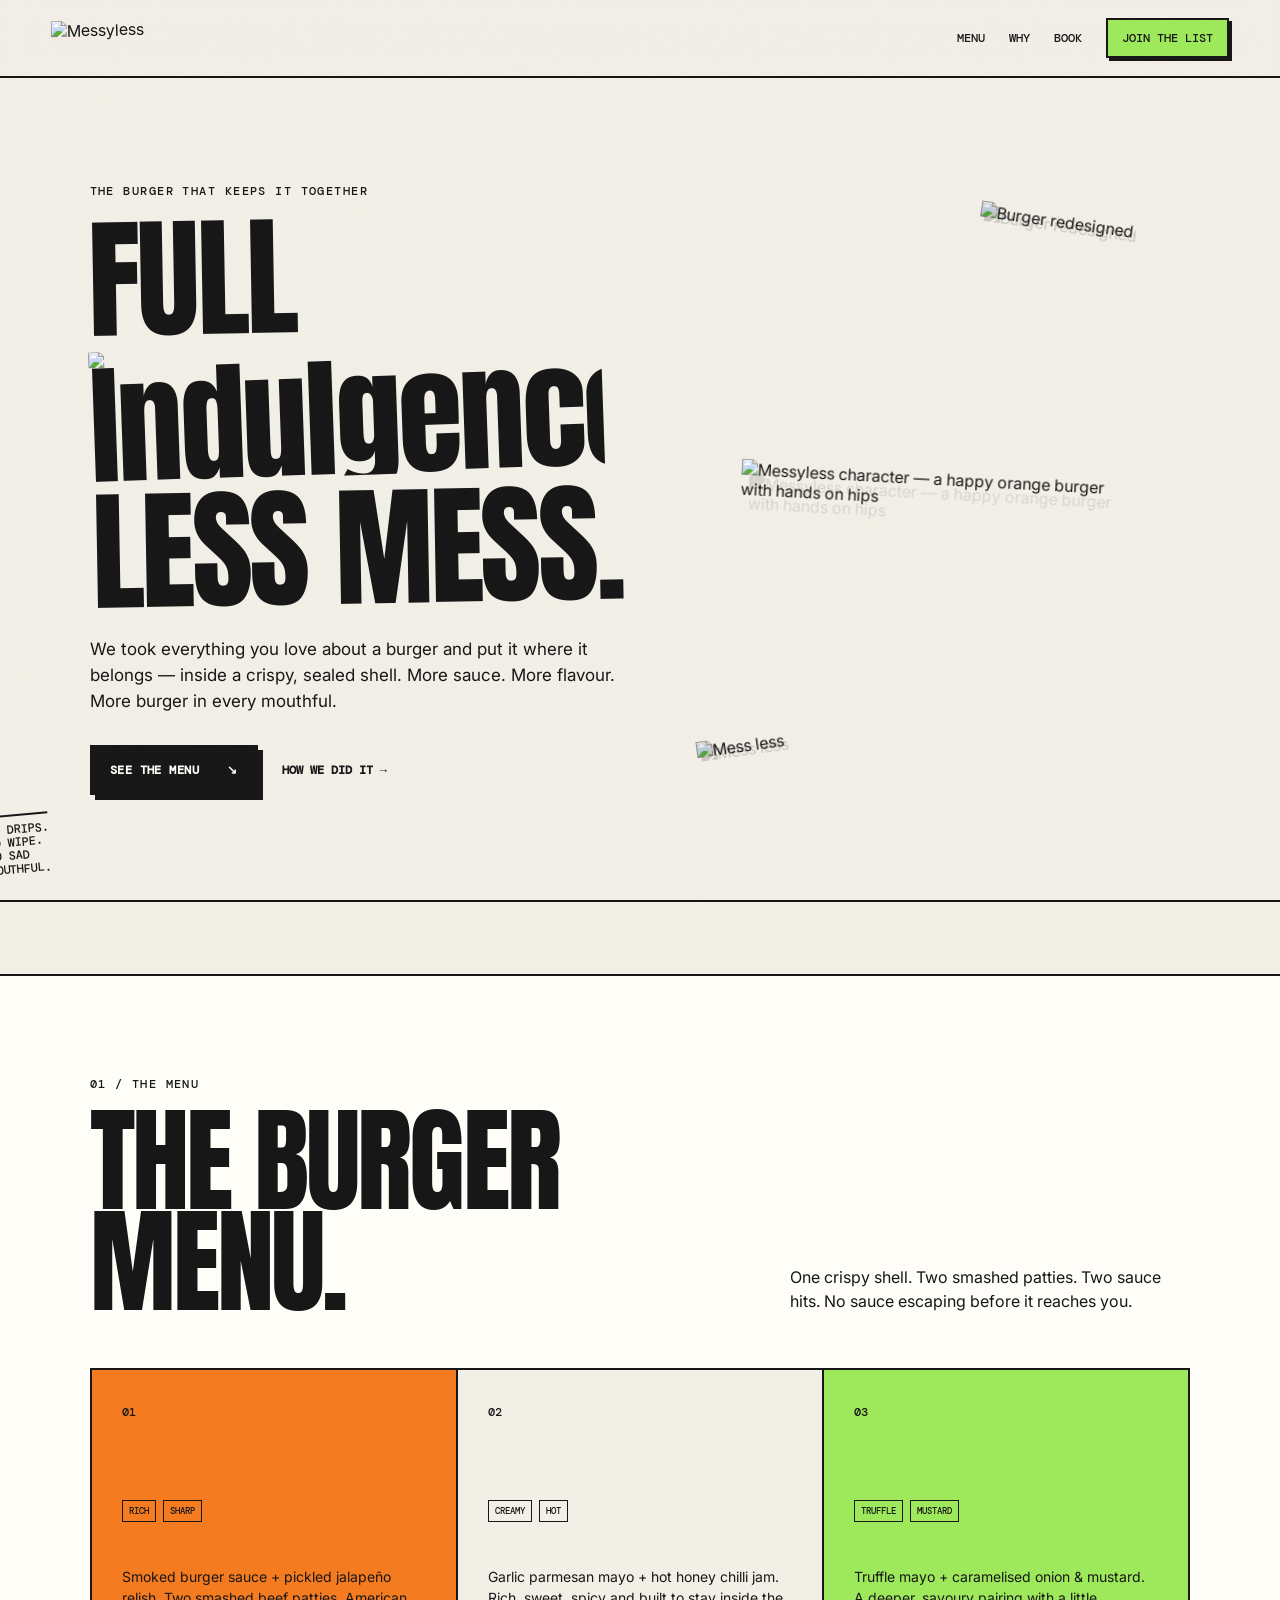
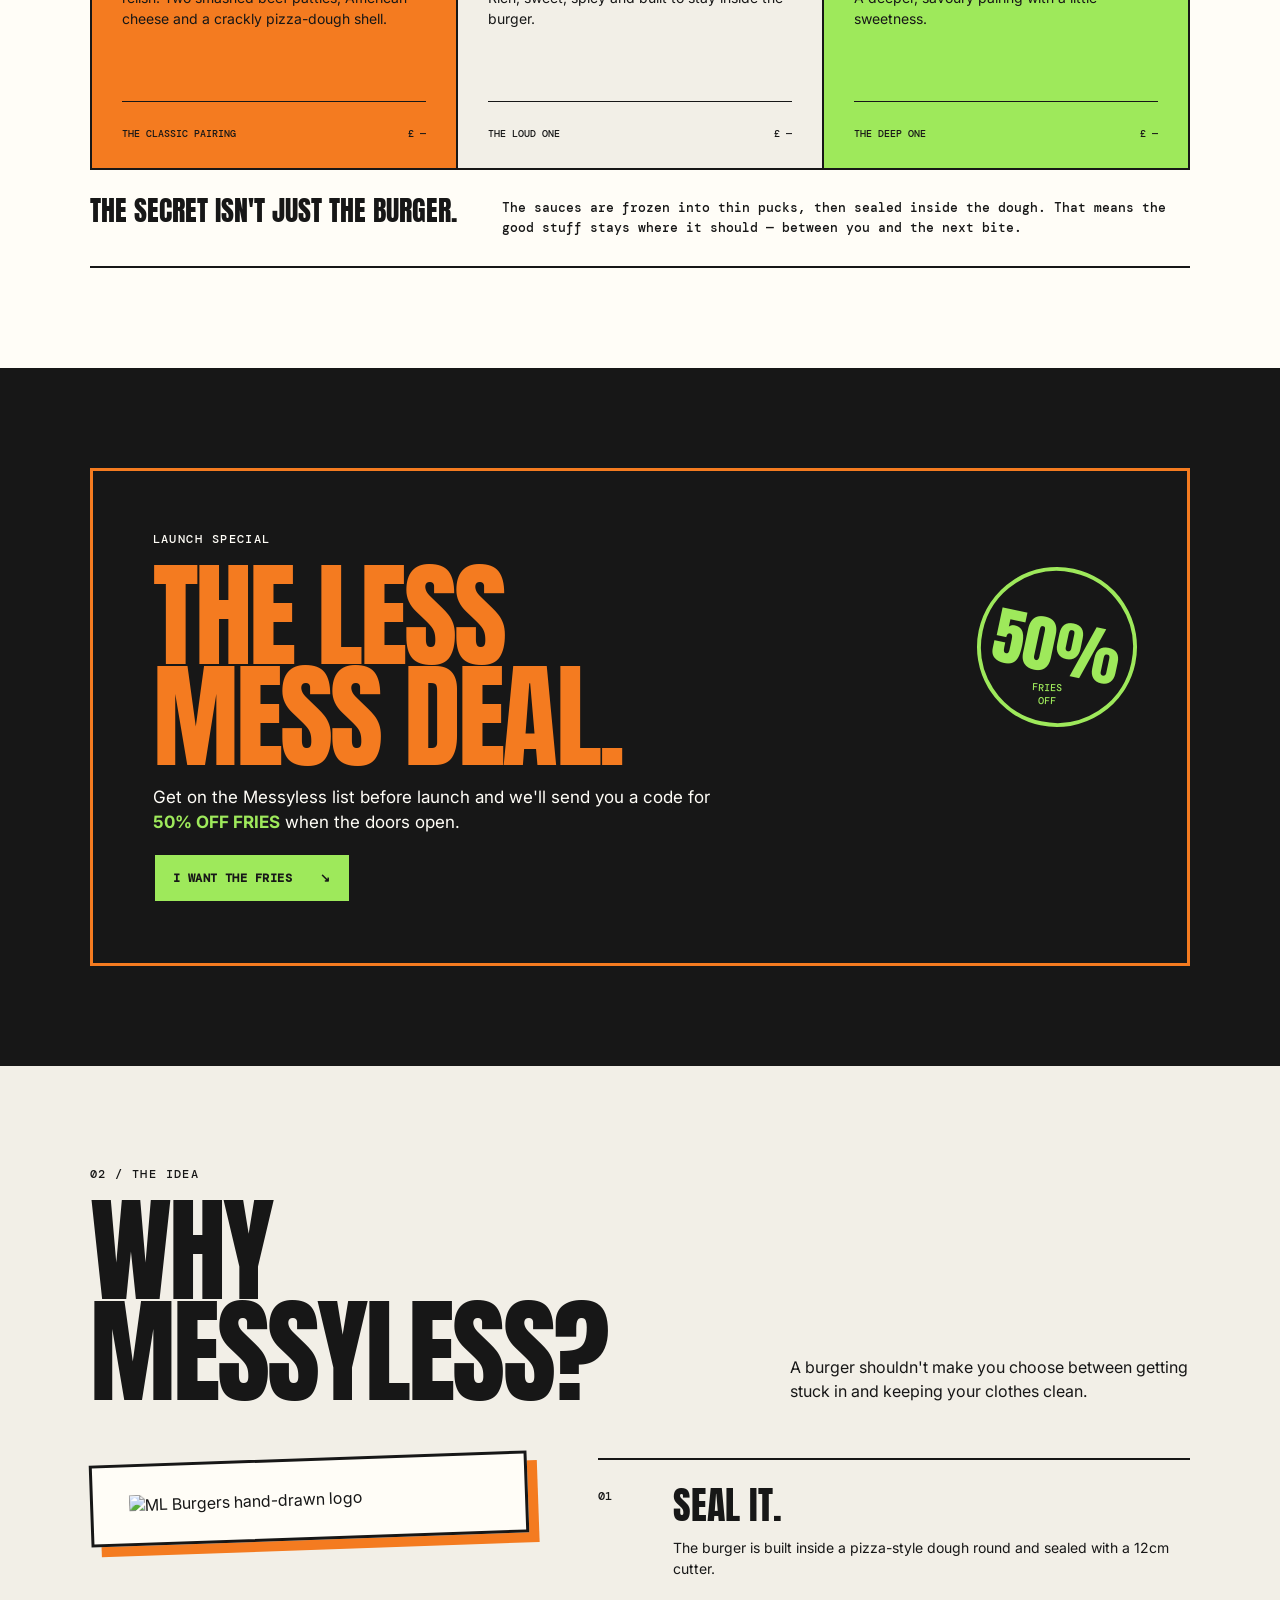
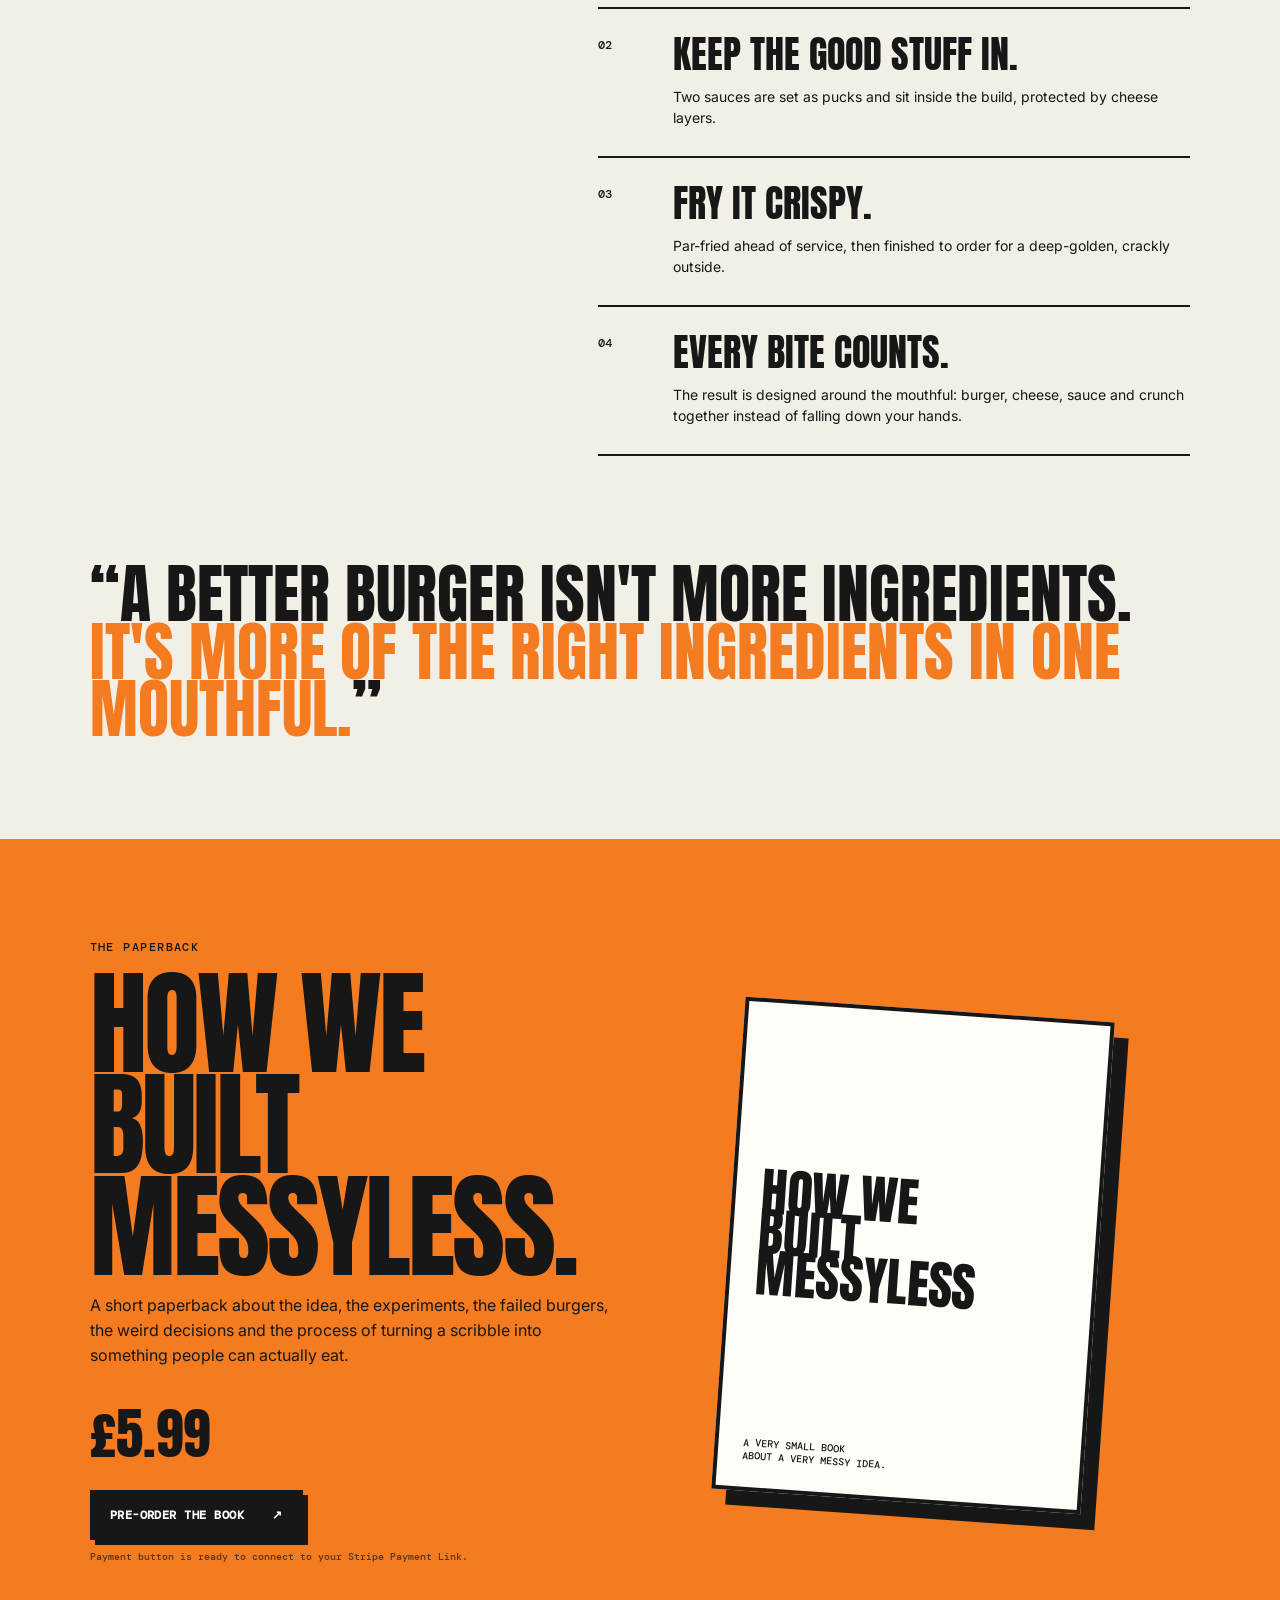
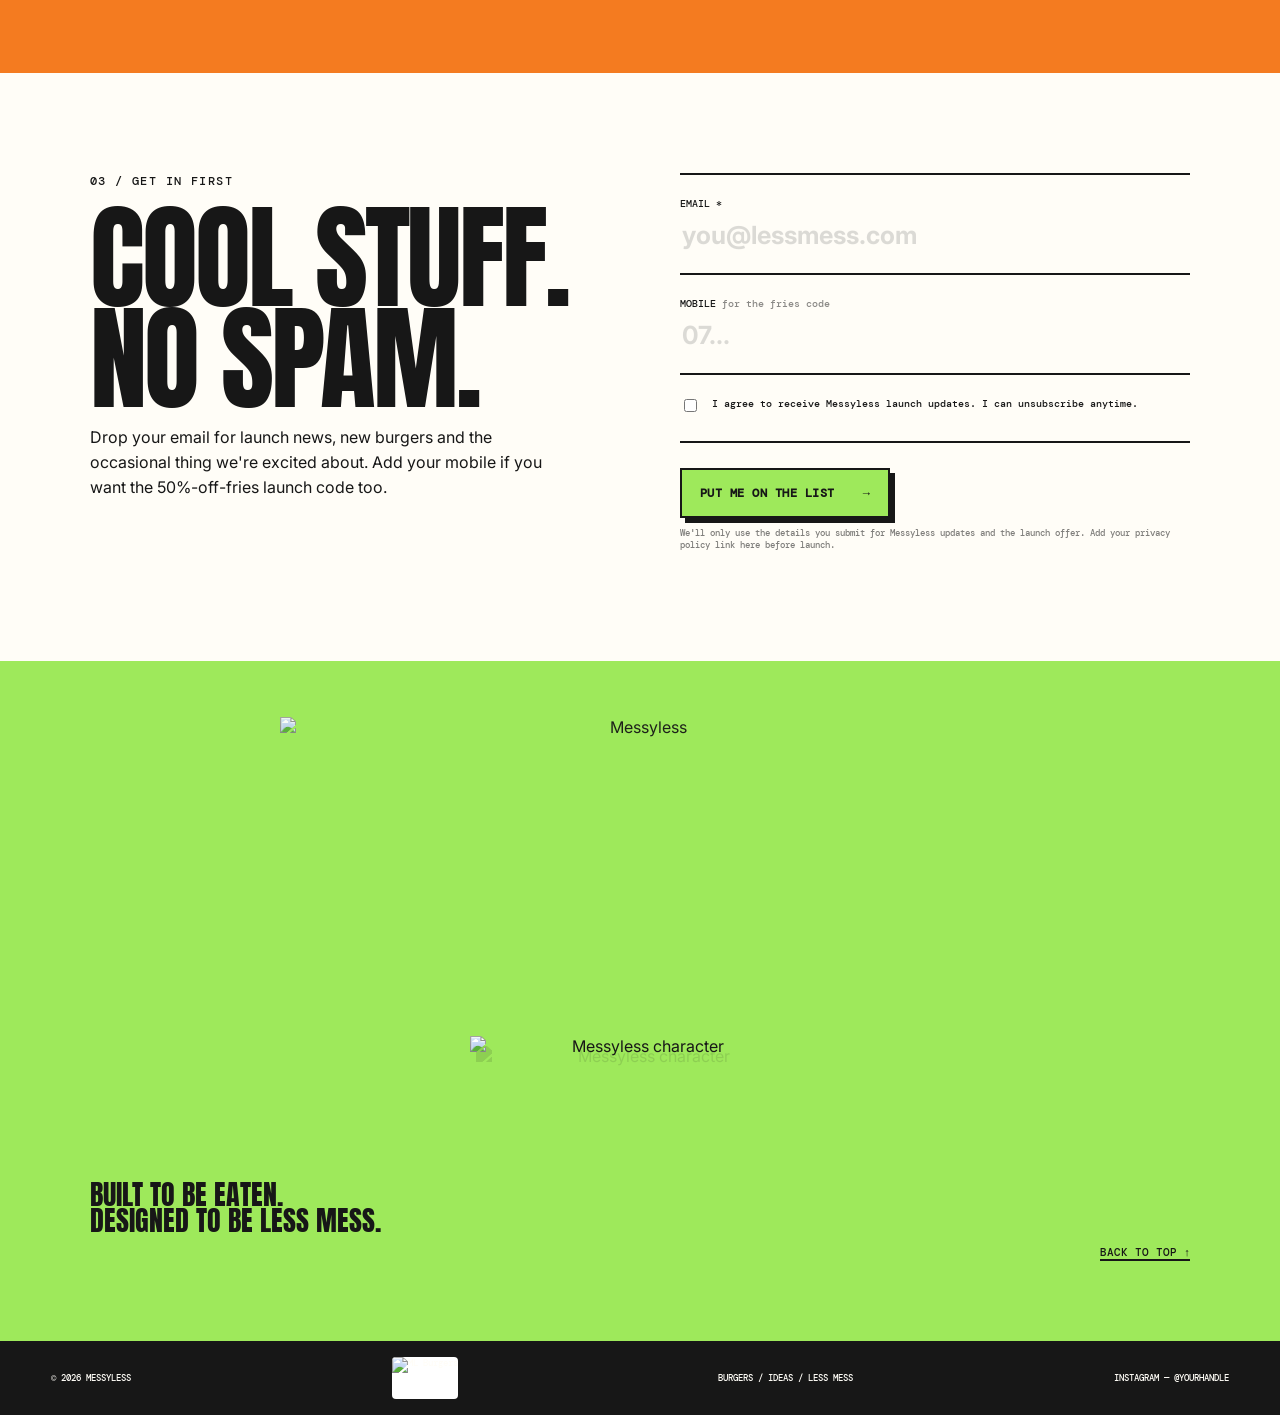
==== commit ff195fa7: "Update artwork and lettering" ====
--- a/index.html
+++ b/index.html
@@ -9,11 +9,14 @@
   <link rel="preconnect" href="https://fonts.gstatic.com" crossorigin>
   <link href="https://fonts.googleapis.com/css2?family=Anton&family=DM+Mono:wght@400;500&family=Inter:wght@500;700;800&display=swap" rel="stylesheet">
   <link rel="stylesheet" href="styles.css">
+  <link rel="icon" type="image/png" href="assets/messyless-logo.png">
 </head>
 <body>
   <div class="grain"></div>
   <header class="nav">
-    <a class="brand" href="#top" aria-label="Messyless home">MESSYLESS<span>®</span></a>
+    <a class="brand" href="#top" aria-label="Messyless home">
+      <img src="assets/messyless-wordmark.png" alt="Messyless">
+    </a>
     <nav>
       <a href="#menu">MENU</a>
       <a href="#why">WHY</a>
@@ -26,7 +29,11 @@
     <section class="hero section-pad">
       <div class="hero-copy">
         <p class="eyebrow">THE BURGER THAT KEEPS IT TOGETHER</p>
-        <h1>FULL<br><span>INDULGENCE.</span><br>LESS MESS.</h1>
+        <h1>
+          FULL
+          <img class="indulgence" src="assets/title-indulgence.png" alt="Indulgence">
+          LESS MESS.
+        </h1>
         <p class="hero-lede">We took everything you love about a burger and put it where it belongs — inside a crispy, sealed shell. More sauce. More flavour. More burger in every mouthful.</p>
         <div class="hero-actions">
           <a class="button button-dark" href="#menu">SEE THE MENU <span>↘</span></a>
@@ -35,14 +42,19 @@
         <div class="scribble-note">NO DRIPS.<br>NO WIPE.<br>NO SAD<br>MOUTHFUL.</div>
       </div>
       <div class="hero-art">
-        <div class="burst">BURGER<br>REDESIGNED</div>
-        <img src="messyless-character.jpg" alt="Original hand-drawn Messyless character">
-        <div class="sticker">MESSY<br>LESS</div>
-      </div>
-    </section>
-
-    <section class="ticker" aria-label="Messyless statement">
-      <div>SAUCE INSIDE ★ FLAVOUR EVERYWHERE ★ LESS WASTE ★ BIGGER MOUTHFUL ★ SAUCE INSIDE ★ FLAVOUR EVERYWHERE ★</div>
+        <img class="burst-img" src="assets/sticker-burger-redesigned.png" alt="Burger redesigned">
+        <img src="assets/messyless-character.png" alt="Messyless character — a happy orange burger with hands on hips">
+        <img class="sticker-img" src="assets/sticker-mess-less.png" alt="Mess less">
+      </div>
+    </section>
+
+    <section class="ticker" aria-label="Sauce inside, no mess, full flavour">
+      <div class="ticker-track">
+        <img src="assets/ticker-strip.png" alt="">
+        <img src="assets/ticker-strip.png" alt="">
+        <img src="assets/ticker-strip.png" alt="">
+        <img src="assets/ticker-strip.png" alt="">
+      </div>
     </section>
 
     <section id="menu" class="menu section-pad">
@@ -58,22 +70,31 @@
         <article class="menu-card featured">
           <div class="menu-num">01</div>
           <div class="sauce-tags"><span>RICH</span><span>SHARP</span></div>
-          <h3>THE ORIGINAL</h3>
+          <h3>
+            <img class="flavour-wide" src="assets/title-original.png" alt="The Original">
+            <img class="flavour-stack" src="assets/title-original-stack.png" alt="">
+          </h3>
           <p>Smoked burger sauce + pickled jalapeño relish. Two smashed beef patties, American cheese and a crackly pizza-dough shell.</p>
           <div class="card-foot"><span>THE CLASSIC PAIRING</span><span>£ —</span></div>
         </article>
         <article class="menu-card">
           <div class="menu-num">02</div>
           <div class="sauce-tags"><span>CREAMY</span><span>HOT</span></div>
-          <h3>THE FIRE</h3>
+          <h3>
+            <img class="flavour-wide" src="assets/title-fire.png" alt="The Fire">
+            <img class="flavour-stack" src="assets/title-fire-stack.png" alt="">
+          </h3>
           <p>Garlic parmesan mayo + hot honey chilli jam. Rich, sweet, spicy and built to stay inside the burger.</p>
           <div class="card-foot"><span>THE LOUD ONE</span><span>£ —</span></div>
         </article>
         <article class="menu-card lime-card">
           <div class="menu-num">03</div>
           <div class="sauce-tags"><span>TRUFFLE</span><span>MUSTARD</span></div>
-          <h3>THE DEEP CUT</h3>
-          <p>Truffle mayo + caramelised onion & mustard. A deeper, savoury pairing with a little sweetness.</p>
+          <h3>
+            <img class="flavour-wide" src="assets/title-deep-cut.png" alt="The Deep Cut">
+            <img class="flavour-stack" src="assets/title-deep-cut-stack.png" alt="">
+          </h3>
+          <p>Truffle mayo + caramelised onion &amp; mustard. A deeper, savoury pairing with a little sweetness.</p>
           <div class="card-foot"><span>THE DEEP ONE</span><span>£ —</span></div>
         </article>
       </div>
@@ -92,9 +113,12 @@
           <p>Get on the Messyless list before launch and we'll send you a code for <strong>50% OFF FRIES</strong> when the doors open.</p>
           <a class="button button-lime" href="#join">I WANT THE FRIES <span>↘</span></a>
         </div>
-        <div class="deal-doodle" aria-hidden="true">
-          <span>50%</span>
-          <small>FRIES<br>OFF</small>
+        <div class="deal-visual">
+          <img src="assets/messyless-character.png" alt="" aria-hidden="true">
+          <div class="deal-doodle">
+            <span>50%</span>
+            <small>FRIES<br>OFF</small>
+          </div>
         </div>
       </div>
     </section>
@@ -109,7 +133,9 @@
       </div>
 
       <div class="why-grid">
-        <div class="why-image"><img src="messyless-logo.jpg" alt="Original hand-drawn Messyless Burger logo"></div>
+        <div class="why-image">
+          <img src="assets/messyless-logo.png" alt="ML Burgers hand-drawn logo">
+        </div>
         <div class="steps">
           <div class="step"><span>01</span><h3>SEAL IT.</h3><p>The burger is built inside a pizza-style dough round and sealed with a 12cm cutter.</p></div>
           <div class="step"><span>02</span><h3>KEEP THE GOOD STUFF IN.</h3><p>Two sauces are set as pucks and sit inside the build, protected by cheese layers.</p></div>
@@ -132,7 +158,7 @@
           <p class="micro">Payment button is ready to connect to your Stripe Payment Link.</p>
         </div>
         <div class="book-cover">
-          <div class="cover-logo">ML</div>
+          <img class="cover-mark" src="assets/messyless-wordmark.png" alt="">
           <div class="cover-title">HOW WE<br>BUILT<br>MESSYLESS</div>
           <div class="cover-bottom">A VERY SMALL BOOK<br>ABOUT A VERY MESSY IDEA.</div>
         </div>
@@ -161,8 +187,8 @@
     </section>
 
     <section class="final section-pad">
-      <div class="final-mark">MESSYLESS</div>
-      <img src="messyless-character.jpg" alt="Messyless character" class="final-character">
+      <img class="final-wordmark" src="assets/messyless-wordmark.png" alt="Messyless">
+      <img src="assets/messyless-character.png" alt="Messyless character" class="final-character">
       <p>BUILT TO BE EATEN.<br>DESIGNED TO BE LESS MESS.</p>
       <a href="#top" class="back-top">BACK TO TOP ↑</a>
     </section>
@@ -170,6 +196,7 @@
 
   <footer>
     <span>© 2026 MESSYLESS</span>
+    <img class="footer-logo" src="assets/messyless-logo.png" alt="ML Burgers">
     <span>BURGERS / IDEAS / LESS MESS</span>
     <span>INSTAGRAM — @YOURHANDLE</span>
   </footer>
--- a/styles.css
+++ b/styles.css
@@ -13,21 +13,141 @@
 *{box-sizing:border-box}
 html{scroll-behavior:smooth}
 body{margin:0;background:var(--paper);color:var(--ink);font-family:var(--body);overflow-x:hidden}
+img{max-width:100%;height:auto;display:block}
 a{color:inherit;text-decoration:none}
 .grain{position:fixed;inset:0;pointer-events:none;opacity:.045;z-index:50;background-image:url("data:image/svg+xml,%3Csvg viewBox='0 0 180 180' xmlns='http://www.w3.org/2000/svg'%3E%3Cfilter id='n'%3E%3CfeTurbulence type='fractalNoise' baseFrequency='.9' numOctaves='3' stitchTiles='stitch'/%3E%3C/filter%3E%3Crect width='100%25' height='100%25' filter='url(%23n)' opacity='.35'/%3E%3C/svg%3E")}
 .nav{height:78px;padding:0 4vw;display:flex;align-items:center;justify-content:space-between;border-bottom:2px solid var(--ink);position:sticky;top:0;background:rgba(242,239,231,.94);backdrop-filter:blur(8px);z-index:40}
-.brand{font-family:var(--display);font-size:32px;letter-spacing:.5px;transform:rotate(-2deg)}.brand span{font:700 10px var(--mono);vertical-align:top;margin-left:4px}
-.nav nav{display:flex;align-items:center;gap:24px;font:500 12px var(--mono)}.nav nav a:hover{text-decoration:underline}.nav-pill{border:2px solid var(--ink);padding:10px 14px;background:var(--lime);box-shadow:3px 3px 0 var(--ink)}
+.brand{display:flex;align-items:center;transform:rotate(-1.5deg)}
+.brand img{height:36px;width:auto}
+.nav nav{display:flex;align-items:center;gap:24px;font:500 12px var(--mono)}
+.nav nav a:hover{text-decoration:underline}
+.nav-pill{border:2px solid var(--ink);padding:10px 14px;background:var(--lime);box-shadow:3px 3px 0 var(--ink)}
 .section-pad{padding:100px 7vw;position:relative}
-.eyebrow{font:500 12px var(--mono);letter-spacing:.12em;margin:0 0 18px}.hero{min-height:calc(100vh - 78px);display:grid;grid-template-columns:1.05fr .95fr;gap:3vw;align-items:center;padding-top:70px;padding-bottom:70px}.hero h1,.section-head h2,.deal h2,.join h2,.book h2{font-family:var(--display);font-weight:400;line-height:.88;letter-spacing:-.025em;margin:0}.hero h1{font-size:clamp(76px,10.3vw,170px);transform:rotate(-1deg)}.hero h1 span{color:var(--orange);-webkit-text-stroke:1px var(--ink)}.hero-lede{font-size:17px;line-height:1.55;max-width:610px;margin:30px 0}.hero-actions{display:flex;align-items:center;gap:24px}.button{display:inline-flex;align-items:center;justify-content:space-between;gap:28px;padding:15px 18px;border:2px solid var(--ink);font:700 12px var(--mono);letter-spacing:.04em;box-shadow:5px 5px 0 var(--ink);transition:.15s transform,.15s box-shadow}.button:hover{transform:translate(3px,3px);box-shadow:2px 2px 0 var(--ink)}.button-dark{background:var(--ink);color:var(--cream)}.button-lime{background:var(--lime);color:var(--ink)}.text-link{font:700 12px var(--mono)}
-.hero-art{position:relative;min-height:570px;display:grid;place-items:center}.hero-art img{width:min(620px,100%);mix-blend-mode:multiply;filter:saturate(1.1);transform:rotate(4deg);position:relative;z-index:2}.burst{position:absolute;right:1%;top:5%;border:3px solid var(--ink);background:var(--orange);font:400 18px var(--display);line-height:.9;padding:14px 13px;transform:rotate(9deg);z-index:3;box-shadow:5px 5px 0 var(--ink)}.sticker{position:absolute;left:3%;bottom:4%;background:var(--lime);border:3px solid var(--ink);font:400 27px var(--display);line-height:.8;padding:14px 10px;transform:rotate(-8deg);z-index:4;box-shadow:5px 5px 0 var(--ink)}.scribble-note{position:absolute;left:-1%;bottom:3%;font:500 12px var(--mono);line-height:1.1;transform:rotate(-5deg);border-top:2px solid var(--ink);padding-top:7px;z-index:4}
-.ticker{overflow:hidden;white-space:nowrap;border-top:2px solid var(--ink);border-bottom:2px solid var(--ink);background:var(--orange);font:400 24px var(--display);padding:9px 0}.ticker div{display:inline-block;animation:marquee 24s linear infinite}@keyframes marquee{to{transform:translateX(-50%)}}
-.section-head{display:flex;justify-content:space-between;align-items:end;gap:40px;margin-bottom:55px}.section-head h2{font-size:clamp(65px,9vw,130px)}.section-intro{max-width:400px;font-size:16px;line-height:1.5;margin:0}
-.menu{background:var(--cream)}.menu-grid{display:grid;grid-template-columns:repeat(3,1fr);border-top:2px solid var(--ink);border-left:2px solid var(--ink)}.menu-card{padding:34px 30px 28px;min-height:400px;border-right:2px solid var(--ink);border-bottom:2px solid var(--ink);display:flex;flex-direction:column;position:relative;background:var(--paper)}.menu-card.featured{background:var(--orange)}.lime-card{background:var(--lime)}.menu-num{font:500 12px var(--mono);margin-bottom:80px}.sauce-tags{display:flex;gap:7px;margin-bottom:12px}.sauce-tags span{font:500 9px var(--mono);border:1.5px solid currentColor;padding:4px 6px}.menu-card h3{font:400 45px var(--display);line-height:.9;margin:0 0 18px}.menu-card p{font-size:14px;line-height:1.5;max-width:370px}.card-foot{margin-top:auto;padding-top:25px;border-top:1px solid var(--ink);display:flex;justify-content:space-between;font:500 10px var(--mono)}.menu-note{display:grid;grid-template-columns:1fr 1.8fr;gap:30px;border-bottom:2px solid var(--ink);padding:28px 0;font:500 13px var(--mono);line-height:1.55}.menu-note strong{font-family:var(--display);font-size:28px;font-weight:400;line-height:.9}
-.deal{background:var(--ink);color:var(--cream);overflow:hidden}.deal-inner{border:3px solid var(--orange);padding:60px;display:flex;align-items:center;justify-content:space-between;gap:50px;min-height:430px}.deal h2{font-size:clamp(70px,9vw,125px);color:var(--orange)}.deal-copy p:not(.eyebrow){max-width:570px;font-size:17px;line-height:1.5}.deal-copy strong{color:var(--lime)}.deal-doodle{width:250px;height:250px;border:4px solid var(--lime);border-radius:50%;display:grid;place-items:center;transform:rotate(12deg);flex:0 0 auto}.deal-doodle span{font:400 105px var(--display);color:var(--lime);line-height:.8}.deal-doodle small{font:500 11px var(--mono);text-align:center;position:absolute;transform:translateY(75px) rotate(-10deg)}
-.why{background:var(--paper)}.why-grid{display:grid;grid-template-columns:.85fr 1.15fr;gap:70px;align-items:start}.why-image{border:3px solid var(--ink);background:var(--cream);padding:15px;transform:rotate(-2deg);box-shadow:10px 10px 0 var(--orange)}.why-image img{width:100%;display:block;mix-blend-mode:multiply}.steps{border-top:2px solid var(--ink)}.step{display:grid;grid-template-columns:60px 1fr;gap:15px;padding:28px 0;border-bottom:2px solid var(--ink)}.step span{font:500 12px var(--mono)}.step h3{font:400 38px var(--display);margin:0;line-height:.9}.step p{grid-column:2;font-size:14px;line-height:1.5;margin:0;max-width:570px}.quote{font:400 clamp(34px,5vw,68px) var(--display);line-height:.9;margin-top:110px;max-width:1100px}.quote span{color:var(--orange)}
-.book{background:var(--orange)}.book-card{display:grid;grid-template-columns:1fr .8fr;gap:60px;align-items:center}.book h2{font-size:clamp(72px,9vw,130px)}.book-copy>p:not(.eyebrow):not(.micro){max-width:520px;line-height:1.55}.price{font:400 55px var(--display);margin:24px 0 15px}.micro{font:500 10px var(--mono);max-width:420px;opacity:.7}.book-cover{width:min(370px,100%);aspect-ratio:3/4;border:4px solid var(--ink);background:var(--cream);padding:25px;display:flex;flex-direction:column;justify-content:space-between;box-shadow:15px 15px 0 var(--ink);transform:rotate(4deg)}.cover-logo{font:400 80px var(--display);line-height:.7}.cover-title{font:400 62px var(--display);line-height:.78}.cover-bottom{font:500 10px var(--mono);line-height:1.3}
-.join{background:var(--cream);display:grid;grid-template-columns:1fr 1fr;gap:80px}.join h2{font-size:clamp(80px,9vw,130px)}.join-top>p:last-child{max-width:480px;line-height:1.55}.signup{border-top:2px solid var(--ink)}.signup label{display:block;padding:22px 0;border-bottom:2px solid var(--ink)}.signup label>span{display:block;font:500 10px var(--mono);margin-bottom:9px}.signup em{opacity:.5;font-style:normal}.signup input[type=email],.signup input[type=tel]{width:100%;border:0;background:transparent;outline:0;font:700 25px var(--body);color:var(--ink)}.signup input::placeholder{opacity:.25}.consent{display:flex!important;gap:12px;align-items:flex-start;font:500 10px var(--mono);line-height:1.4}.consent input{margin-top:2px;accent-color:var(--ink)}.signup .button{margin-top:25px}.form-note{font:500 9px var(--mono);line-height:1.4;opacity:.55;max-width:520px}
-.final{background:var(--lime);min-height:640px;display:grid;place-items:center;text-align:center;overflow:hidden}.final-mark{font:400 clamp(80px,14vw,200px) var(--display);line-height:.75;position:absolute;top:70px;z-index:1}.final-character{width:min(480px,70vw);mix-blend-mode:multiply;transform:rotate(-4deg);position:relative;z-index:2;margin-top:70px}.final>p{font:400 28px var(--display);line-height:.9;position:absolute;bottom:80px;left:7vw;text-align:left}.back-top{position:absolute;right:7vw;bottom:80px;border-bottom:2px solid var(--ink);font:500 11px var(--mono)}footer{display:flex;justify-content:space-between;padding:18px 4vw;background:var(--ink);color:var(--cream);font:500 9px var(--mono)}
-@media(max-width:850px){.nav{height:64px}.nav nav a:not(.nav-pill){display:none}.nav-pill{padding:8px 10px}.section-pad{padding:70px 5vw}.hero{grid-template-columns:1fr;padding-top:45px}.hero h1{font-size:clamp(70px,18vw,130px)}.hero-art{min-height:470px;margin-top:-20px}.scribble-note{left:4%;bottom:0}.menu-grid,.why-grid,.book-card,.join{grid-template-columns:1fr}.menu-card{min-height:340px}.menu-note{grid-template-columns:1fr}.deal-inner{padding:35px 25px;flex-direction:column;align-items:flex-start}.deal-doodle{align-self:flex-end;width:190px;height:190px}.deal-doodle span{font-size:80px}.book-cover{margin:auto}.join{gap:50px}.final{min-height:570px}.final>p{left:5vw;bottom:50px;font-size:22px}.back-top{right:5vw;bottom:50px}.why-image{max-width:500px}.section-head{display:block}.section-intro{margin-top:25px}}
-@media(max-width:500px){.hero-art img{width:115%;margin-left:-8%}.burst{font-size:13px}.sticker{font-size:21px}.menu-card h3{font-size:39px}.step{grid-template-columns:42px 1fr}.step h3{font-size:32px}.step p{grid-column:2}.quote{margin-top:70px}.final-mark{font-size:24vw}}
+.eyebrow{font:500 12px var(--mono);letter-spacing:.12em;margin:0 0 18px}
+.hero{min-height:calc(100vh - 78px);display:grid;grid-template-columns:1.05fr .95fr;gap:3vw;align-items:center;padding-top:70px;padding-bottom:70px}
+.hero h1,.section-head h2,.deal h2,.join h2,.book h2{font-family:var(--display);font-weight:400;line-height:.88;letter-spacing:-.025em;margin:0}
+.hero h1{font-size:clamp(76px,10.3vw,170px);transform:rotate(-1deg);display:flex;flex-direction:column;align-items:flex-start;gap:8px}
+.hero h1 .indulgence{width:min(620px,92%);margin:2px 0 6px;mix-blend-mode:multiply;transform:rotate(-1deg)}
+.hero-lede{font-size:17px;line-height:1.55;max-width:610px;margin:30px 0}
+.hero-actions{display:flex;align-items:center;gap:24px}
+.button{display:inline-flex;align-items:center;justify-content:space-between;gap:28px;padding:15px 18px;border:2px solid var(--ink);font:700 12px var(--mono);letter-spacing:.04em;box-shadow:5px 5px 0 var(--ink);transition:.15s transform,.15s box-shadow}
+.button:hover{transform:translate(3px,3px);box-shadow:2px 2px 0 var(--ink)}
+.button-dark{background:var(--ink);color:var(--cream)}
+.button-lime{background:var(--lime);color:var(--ink)}
+.text-link{font:700 12px var(--mono)}
+.hero-art{position:relative;min-height:570px;display:grid;place-items:center}
+.hero-art > img:not(.burst-img):not(.sticker-img){width:min(420px,78%);position:relative;z-index:2;transform:rotate(3deg);filter:drop-shadow(8px 14px 0 rgba(23,23,23,.12))}
+.burst-img{position:absolute;right:0;top:2%;width:min(210px,42%);transform:rotate(8deg);z-index:3;mix-blend-mode:multiply;filter:drop-shadow(4px 4px 0 rgba(23,23,23,.18))}
+.sticker-img{position:absolute;left:2%;bottom:4%;width:min(160px,36%);transform:rotate(-8deg);z-index:4;mix-blend-mode:multiply;filter:drop-shadow(4px 4px 0 rgba(23,23,23,.18))}
+.scribble-note{position:absolute;left:-1%;bottom:3%;font:500 12px var(--mono);line-height:1.1;transform:rotate(-5deg);border-top:2px solid var(--ink);padding-top:7px;z-index:4}
+.ticker{overflow:hidden;border-top:2px solid var(--ink);border-bottom:2px solid var(--ink);background:var(--paper);padding:0}
+.ticker-track{display:flex;align-items:center;width:max-content;animation:marquee 28s linear infinite}
+.ticker-track img{height:72px;width:auto;flex:0 0 auto;mix-blend-mode:multiply}
+@keyframes marquee{to{transform:translateX(-50%)}}
+.section-head{display:flex;justify-content:space-between;align-items:end;gap:40px;margin-bottom:55px}
+.section-head h2{font-size:clamp(65px,9vw,130px)}
+.section-intro{max-width:400px;font-size:16px;line-height:1.5;margin:0}
+.menu{background:var(--cream)}
+.menu-grid{display:grid;grid-template-columns:repeat(3,1fr);border-top:2px solid var(--ink);border-left:2px solid var(--ink)}
+.menu-card{padding:34px 30px 28px;min-height:400px;border-right:2px solid var(--ink);border-bottom:2px solid var(--ink);display:flex;flex-direction:column;position:relative;background:var(--paper)}
+.menu-card.featured{background:var(--orange)}
+.lime-card{background:var(--lime)}
+.menu-num{font:500 12px var(--mono);margin-bottom:80px}
+.sauce-tags{display:flex;gap:7px;margin-bottom:12px}
+.sauce-tags span{font:500 9px var(--mono);border:1.5px solid currentColor;padding:4px 6px}
+.menu-card h3{margin:0 0 18px}
+.menu-card h3 img{width:100%;max-width:280px;mix-blend-mode:multiply}
+.menu-card h3 .flavour-wide{display:none}
+.menu-card h3 .flavour-stack{display:block}
+.menu-card p{font-size:14px;line-height:1.5;max-width:370px}
+.card-foot{margin-top:auto;padding-top:25px;border-top:1px solid var(--ink);display:flex;justify-content:space-between;font:500 10px var(--mono)}
+.menu-note{display:grid;grid-template-columns:1fr 1.8fr;gap:30px;border-bottom:2px solid var(--ink);padding:28px 0;font:500 13px var(--mono);line-height:1.55}
+.menu-note strong{font-family:var(--display);font-size:28px;font-weight:400;line-height:.9}
+.deal{background:var(--ink);color:var(--cream);overflow:hidden}
+.deal-inner{border:3px solid var(--orange);padding:60px;display:flex;align-items:center;justify-content:space-between;gap:50px;min-height:430px}
+.deal h2{font-size:clamp(70px,9vw,125px);color:var(--orange)}
+.deal-copy p:not(.eyebrow){max-width:570px;font-size:17px;line-height:1.5}
+.deal-copy strong{color:var(--lime)}
+.deal-visual{position:relative;width:280px;flex:0 0 auto}
+.deal-visual img{width:210px;transform:rotate(-8deg);filter:drop-shadow(0 0 0 transparent)}
+.deal-doodle{position:absolute;right:-10px;bottom:-10px;width:160px;height:160px;border:4px solid var(--lime);border-radius:50%;display:grid;place-items:center;transform:rotate(12deg);background:rgba(23,23,23,.65)}
+.deal-doodle span{font:400 62px var(--display);color:var(--lime);line-height:.8}
+.deal-doodle small{font:500 10px var(--mono);text-align:center;position:absolute;transform:translateY(48px) rotate(-10deg);color:var(--lime)}
+.why{background:var(--paper)}
+.why-grid{display:grid;grid-template-columns:.85fr 1.15fr;gap:70px;align-items:start}
+.why-image{border:3px solid var(--ink);background:var(--cream);padding:28px;transform:rotate(-2deg);box-shadow:10px 10px 0 var(--orange);display:grid;place-items:center}
+.why-image img{width:100%;max-width:360px}
+.steps{border-top:2px solid var(--ink)}
+.step{display:grid;grid-template-columns:60px 1fr;gap:15px;padding:28px 0;border-bottom:2px solid var(--ink)}
+.step span{font:500 12px var(--mono)}
+.step h3{font:400 38px var(--display);margin:0;line-height:.9}
+.step p{grid-column:2;font-size:14px;line-height:1.5;margin:0;max-width:570px}
+.quote{font:400 clamp(34px,5vw,68px) var(--display);line-height:.9;margin-top:110px;max-width:1100px}
+.quote span{color:var(--orange)}
+.book{background:var(--orange)}
+.book-card{display:grid;grid-template-columns:1fr .8fr;gap:60px;align-items:center}
+.book h2{font-size:clamp(72px,9vw,130px)}
+.book-copy>p:not(.eyebrow):not(.micro){max-width:520px;line-height:1.55}
+.price{font:400 55px var(--display);margin:24px 0 15px}
+.micro{font:500 10px var(--mono);max-width:420px;opacity:.7}
+.book-cover{width:min(370px,100%);aspect-ratio:3/4;border:4px solid var(--ink);background:var(--cream);padding:25px;display:flex;flex-direction:column;justify-content:space-between;box-shadow:15px 15px 0 var(--ink);transform:rotate(4deg)}
+.cover-mark{width:78%;max-width:220px}
+.cover-title{font:400 52px var(--display);line-height:.78}
+.cover-bottom{font:500 10px var(--mono);line-height:1.3}
+.join{background:var(--cream);display:grid;grid-template-columns:1fr 1fr;gap:80px}
+.join h2{font-size:clamp(80px,9vw,130px)}
+.join-top>p:last-child{max-width:480px;line-height:1.55}
+.signup{border-top:2px solid var(--ink)}
+.signup label{display:block;padding:22px 0;border-bottom:2px solid var(--ink)}
+.signup label>span{display:block;font:500 10px var(--mono);margin-bottom:9px}
+.signup em{opacity:.5;font-style:normal}
+.signup input[type=email],.signup input[type=tel]{width:100%;border:0;background:transparent;outline:0;font:700 25px var(--body);color:var(--ink)}
+.signup input::placeholder{opacity:.25}
+.consent{display:flex!important;gap:12px;align-items:flex-start;font:500 10px var(--mono);line-height:1.4}
+.consent input{margin-top:2px;accent-color:var(--ink)}
+.signup .button{margin-top:25px}
+.form-note{font:500 9px var(--mono);line-height:1.4;opacity:.55;max-width:520px}
+.final{background:var(--lime);min-height:680px;display:grid;place-items:center;text-align:center;overflow:hidden}
+.final-wordmark{width:min(720px,86vw);position:absolute;top:56px;z-index:1;opacity:.95}
+.final-character{width:min(340px,58vw);position:relative;z-index:2;margin-top:90px;filter:drop-shadow(6px 10px 0 rgba(23,23,23,.12))}
+.final>p{font:400 28px var(--display);line-height:.9;position:absolute;bottom:80px;left:7vw;text-align:left}
+.back-top{position:absolute;right:7vw;bottom:80px;border-bottom:2px solid var(--ink);font:500 11px var(--mono)}
+footer{display:flex;justify-content:space-between;align-items:center;gap:16px;padding:16px 4vw;background:var(--ink);color:var(--cream);font:500 9px var(--mono);flex-wrap:wrap}
+.footer-logo{height:42px;width:auto;background:#fff;border-radius:4px}
+@media(max-width:850px){
+  .nav{height:64px}
+  .brand img{height:28px}
+  .nav nav a:not(.nav-pill){display:none}
+  .nav-pill{padding:8px 10px}
+  .section-pad{padding:70px 5vw}
+  .hero{grid-template-columns:1fr;padding-top:45px}
+  .hero h1{font-size:clamp(70px,18vw,130px)}
+  .hero h1 .indulgence{width:100%}
+  .hero-art{min-height:420px;margin-top:-10px}
+  .scribble-note{left:4%;bottom:0}
+  .menu-grid,.why-grid,.book-card,.join{grid-template-columns:1fr}
+  .menu-card{min-height:340px}
+  .menu-note{grid-template-columns:1fr}
+  .deal-inner{padding:35px 25px;flex-direction:column;align-items:flex-start}
+  .deal-visual{align-self:flex-end}
+  .book-cover{margin:auto}
+  .join{gap:50px}
+  .final{min-height:620px}
+  .final>p{left:5vw;bottom:50px;font-size:22px}
+  .back-top{right:5vw;bottom:50px}
+  .why-image{max-width:420px}
+  .section-head{display:block}
+  .section-intro{margin-top:25px}
+}
+@media(max-width:500px){
+  .hero-art img{width:72%}
+  .burst{font-size:13px}
+  .sticker{font-size:21px}
+  .menu-card h3 .flavour-wide{display:block;max-width:100%}
+  .menu-card h3 .flavour-stack{display:none}
+  .ticker-track img{height:56px}
+  .step{grid-template-columns:42px 1fr}
+  .step h3{font-size:32px}
+  .quote{margin-top:70px}
+  .final-wordmark{top:36px}
+}
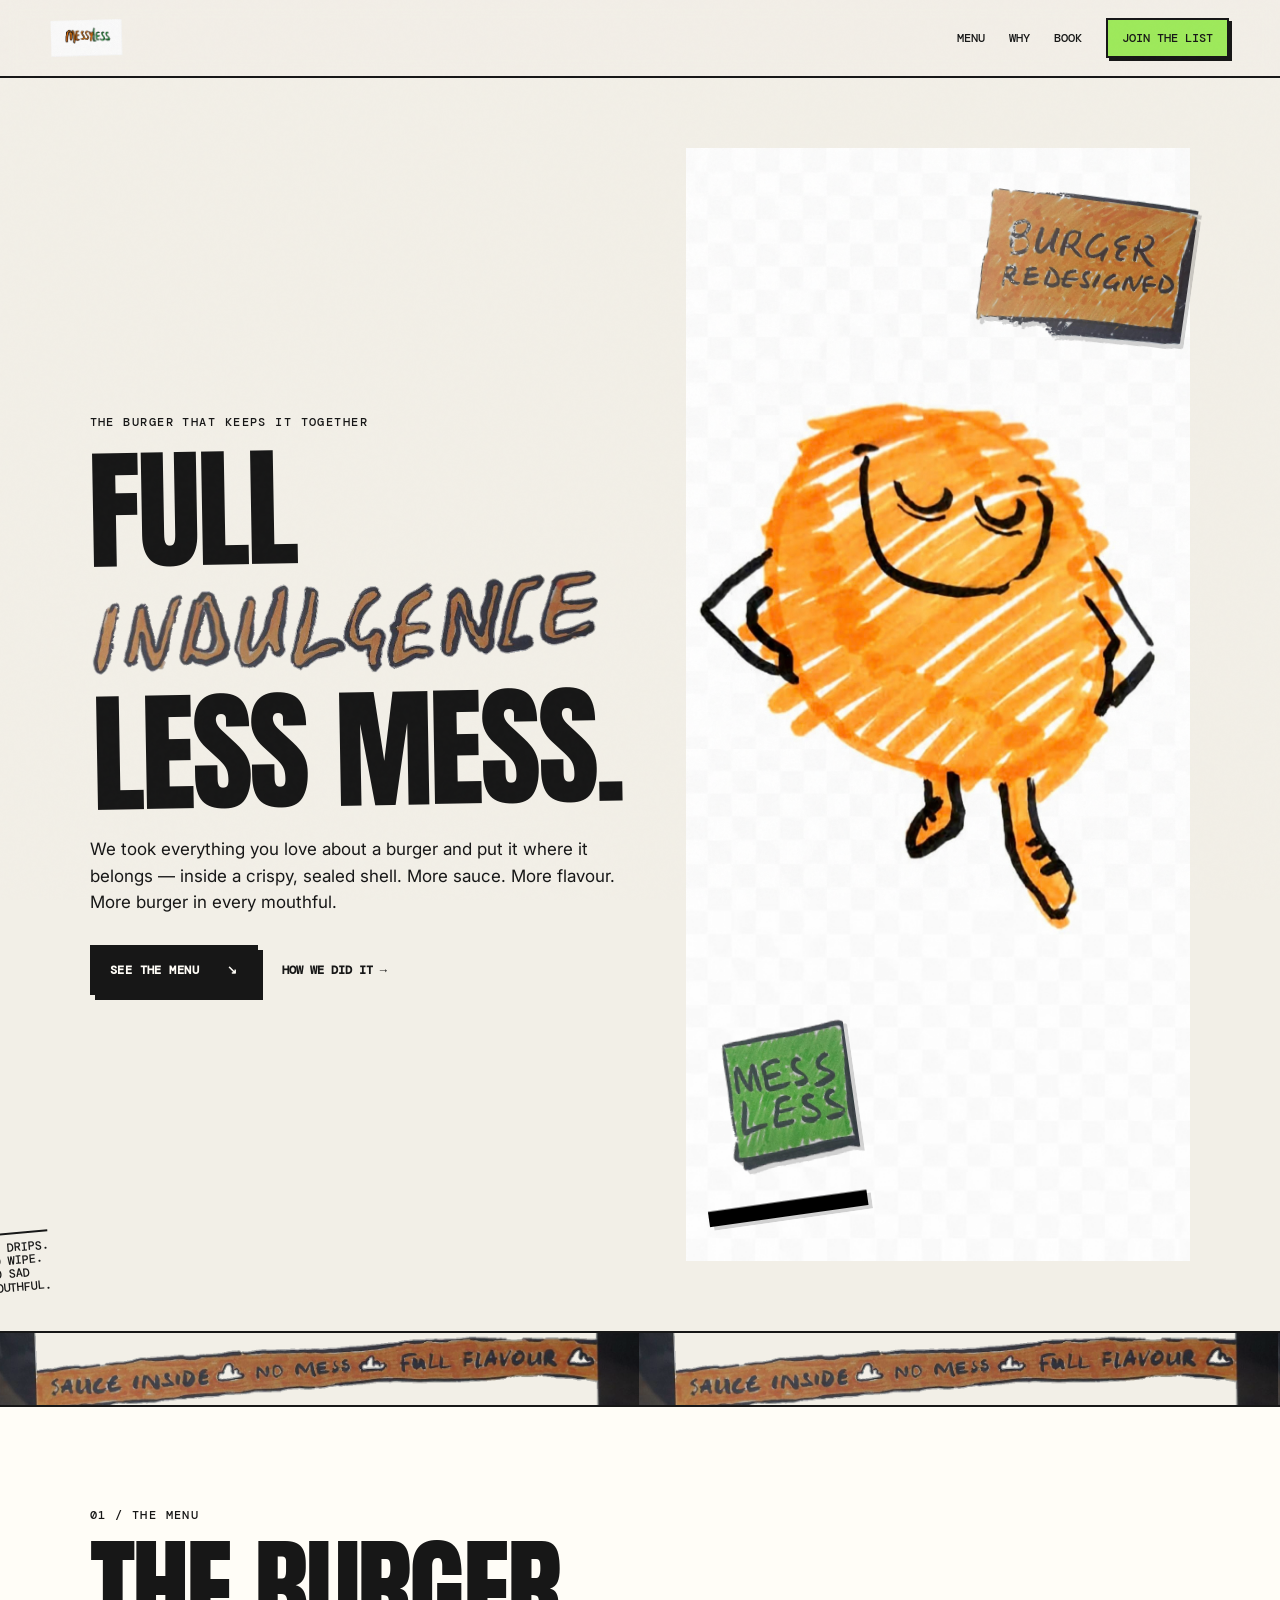
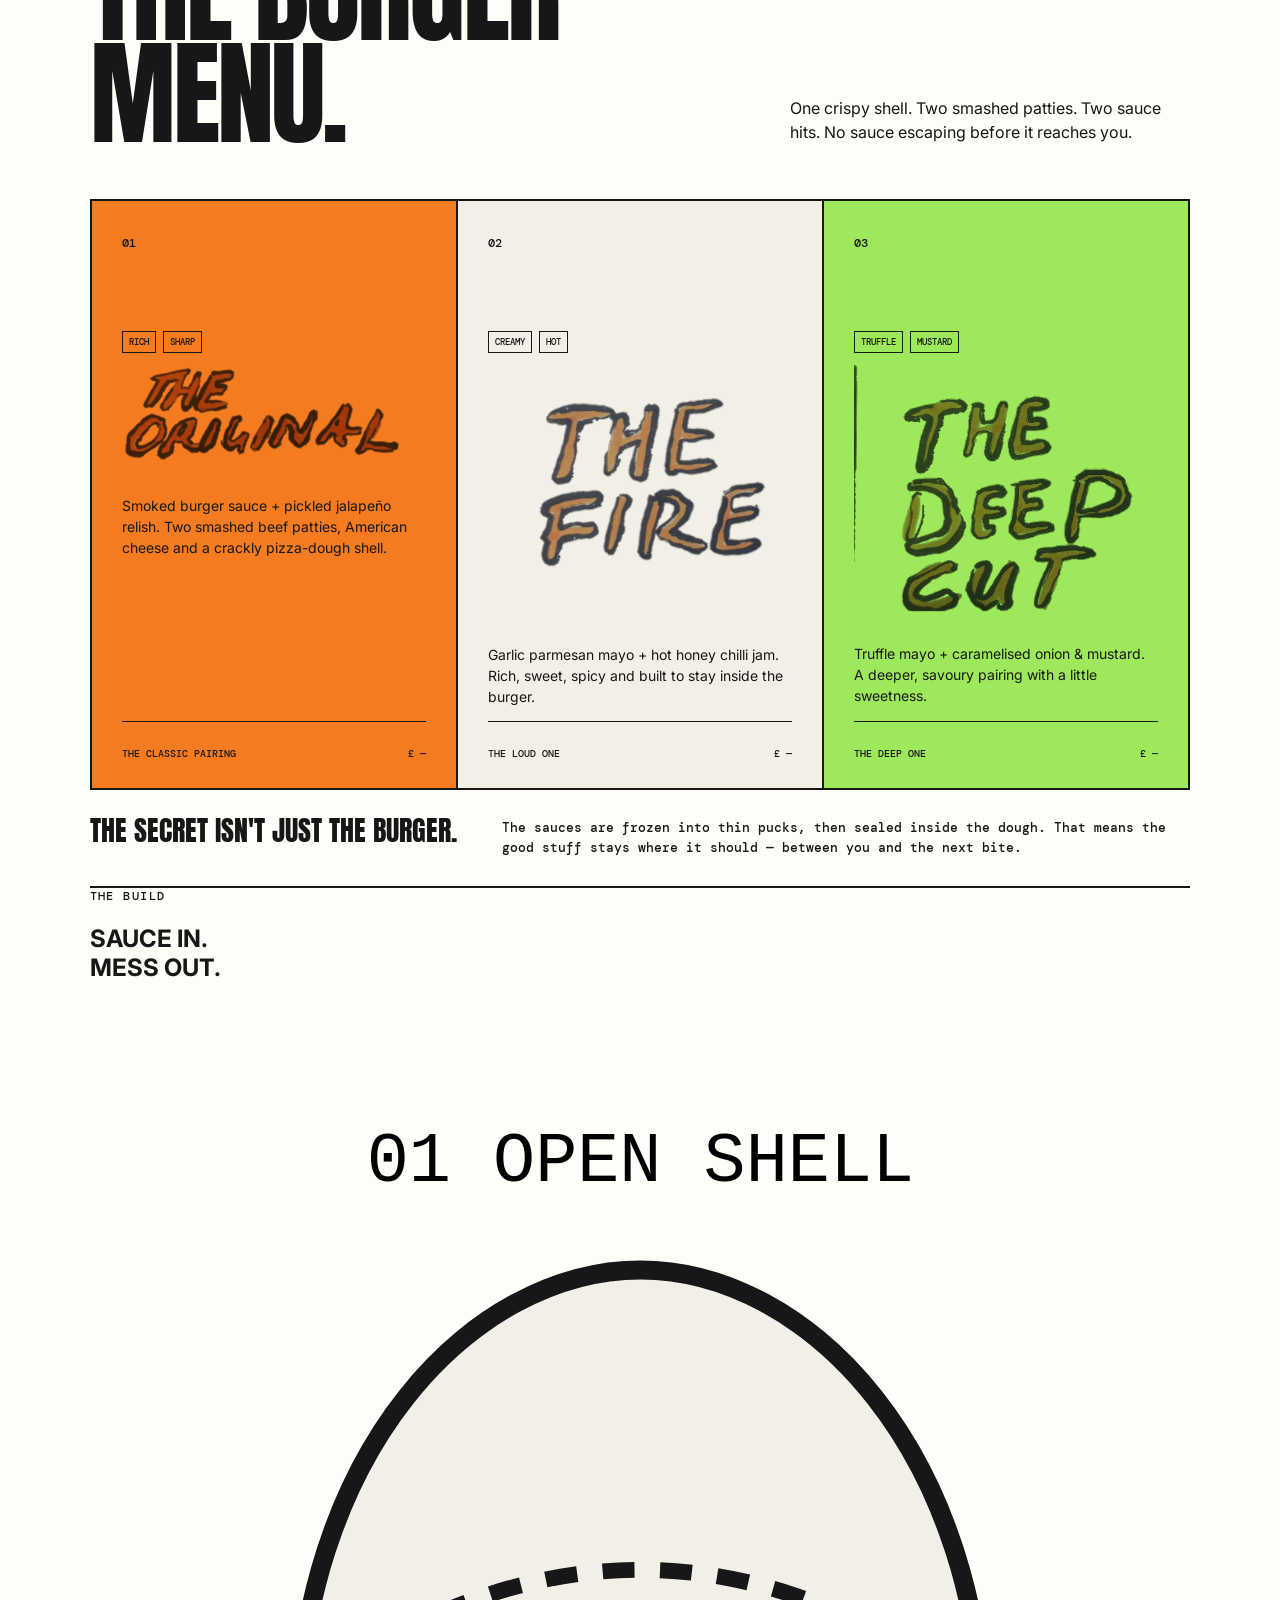
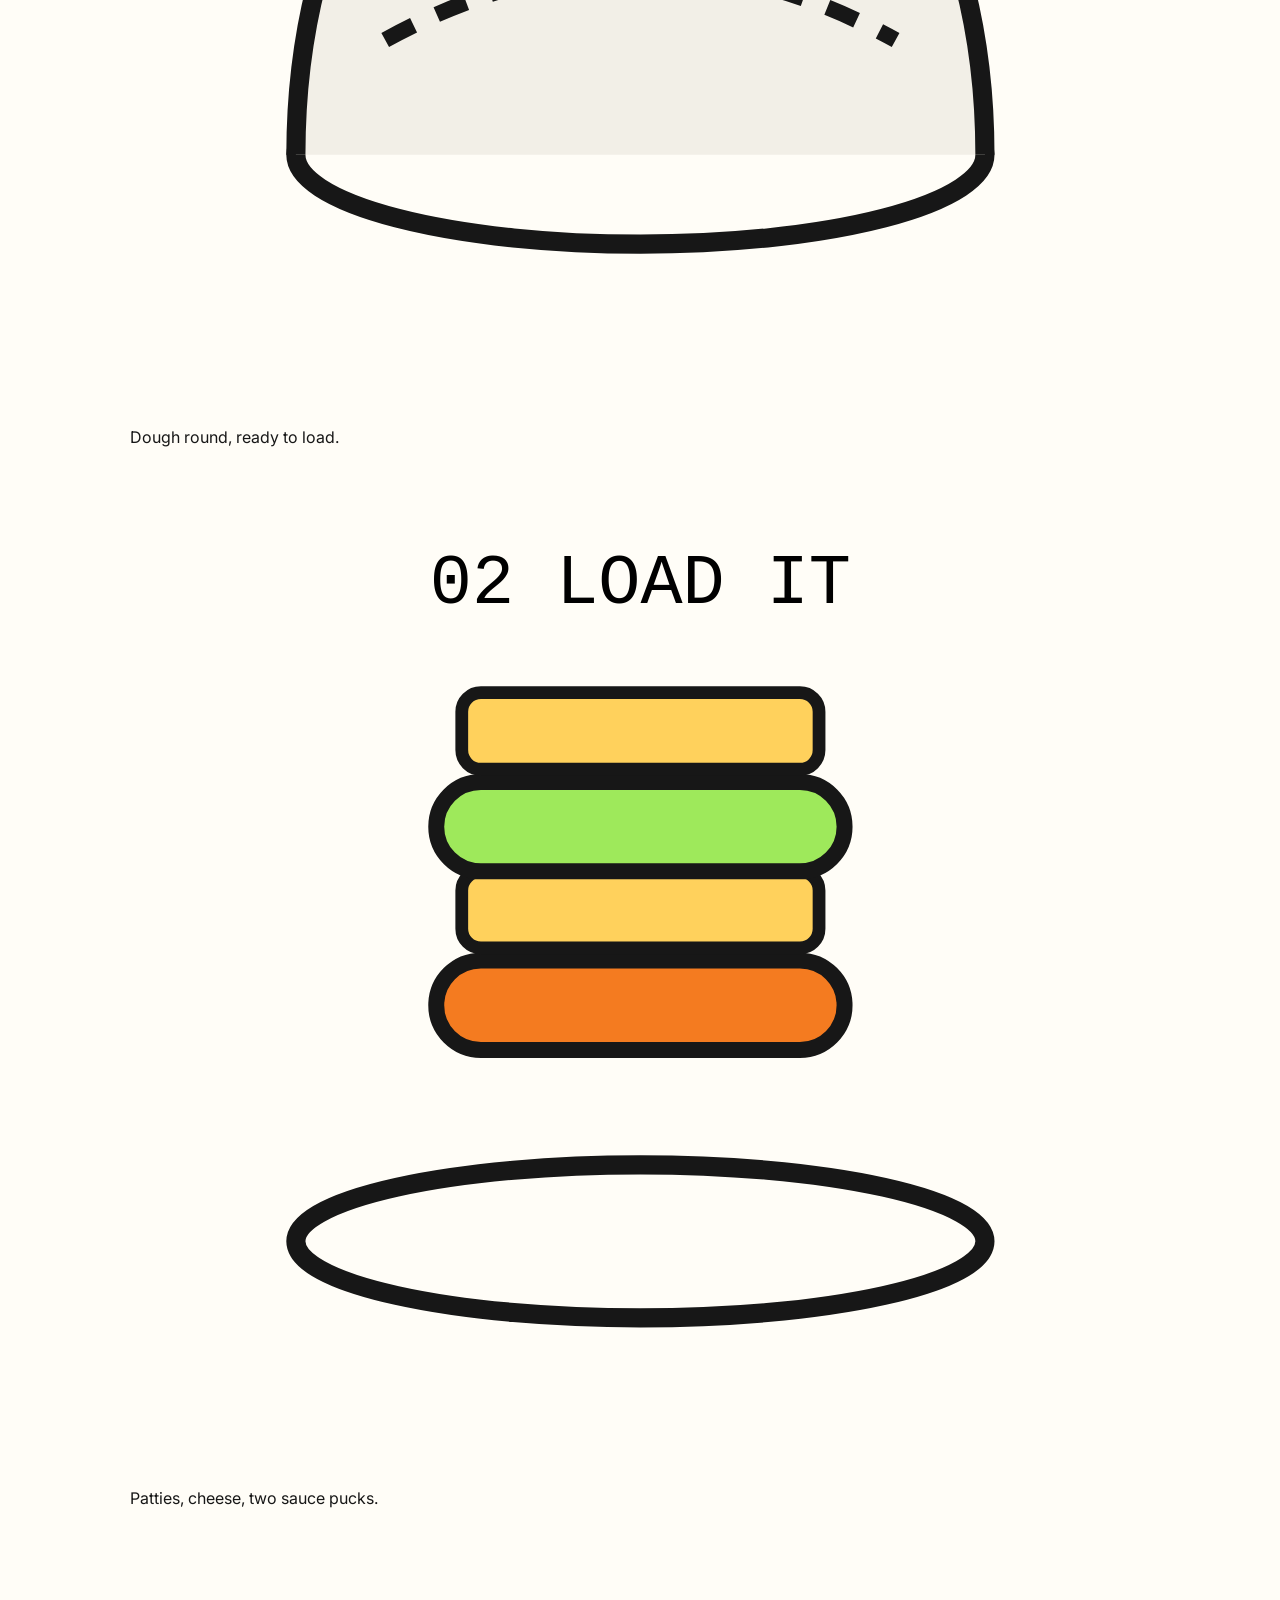
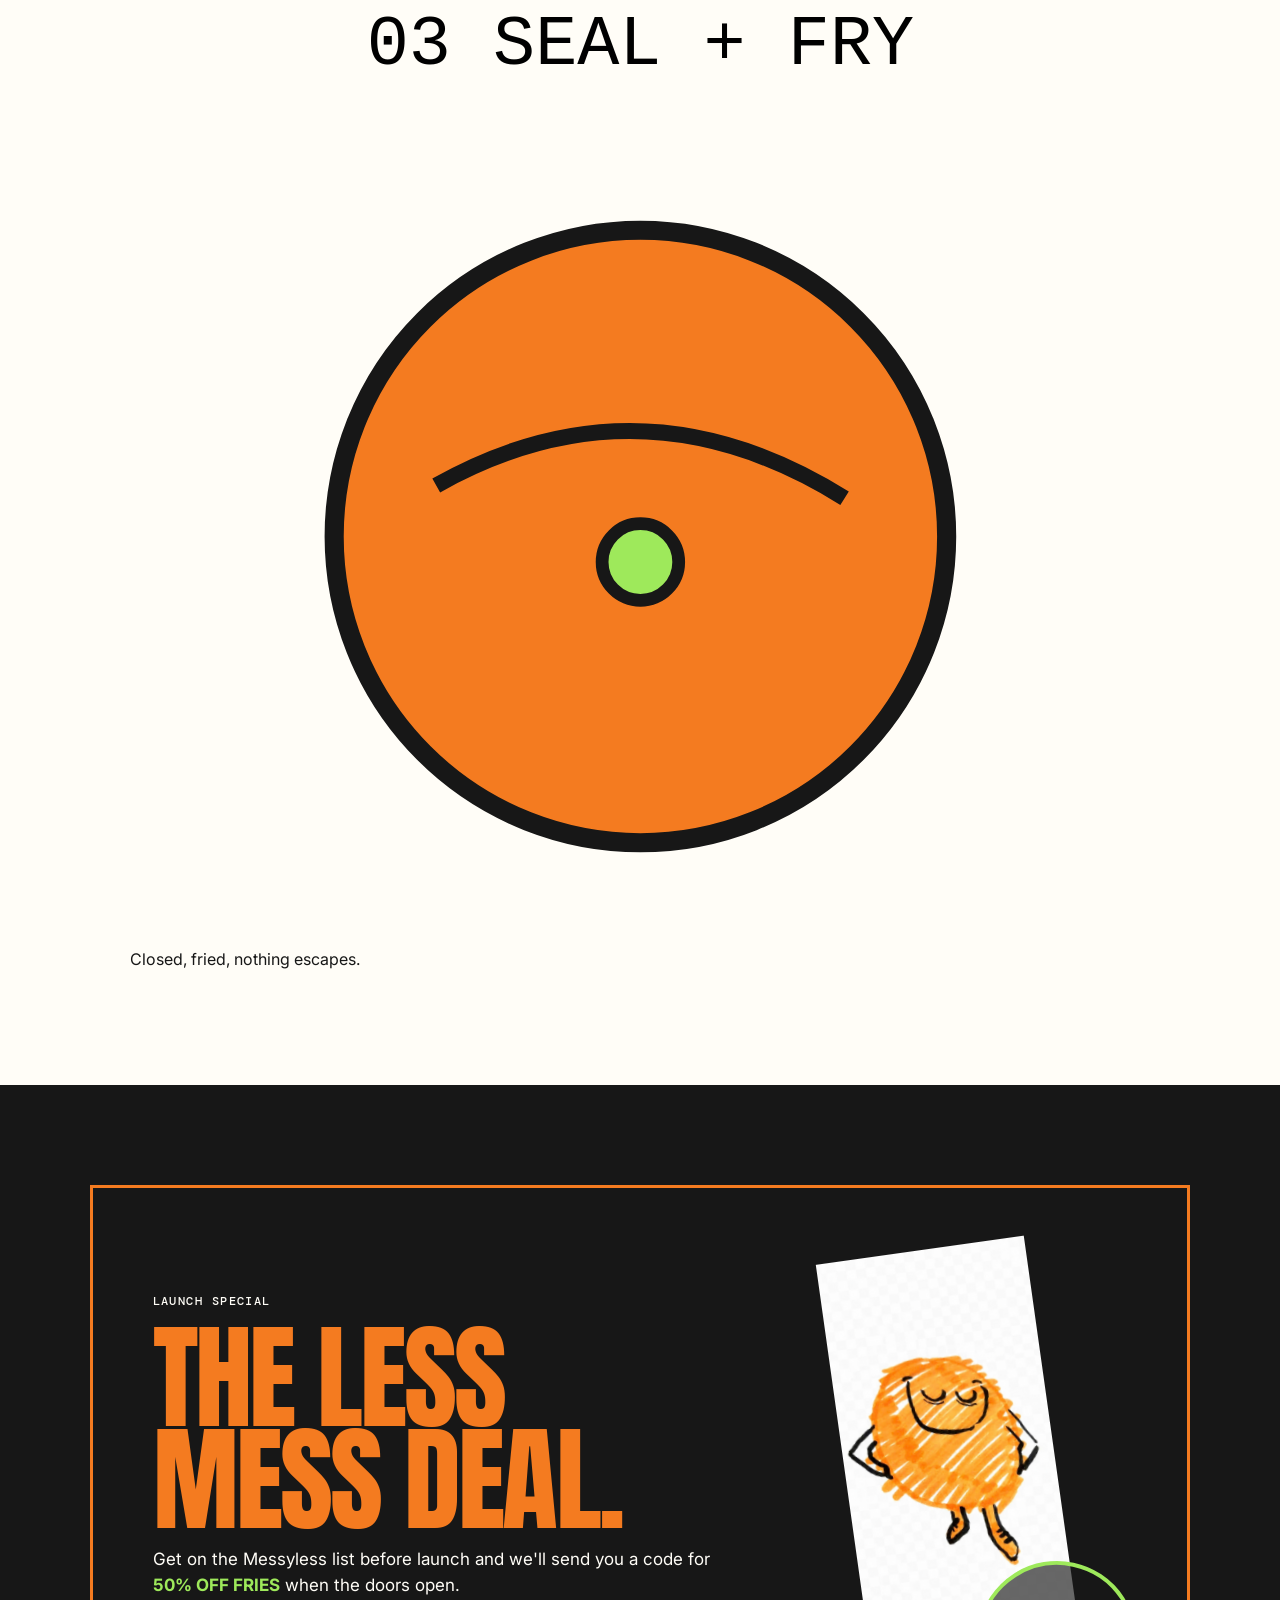
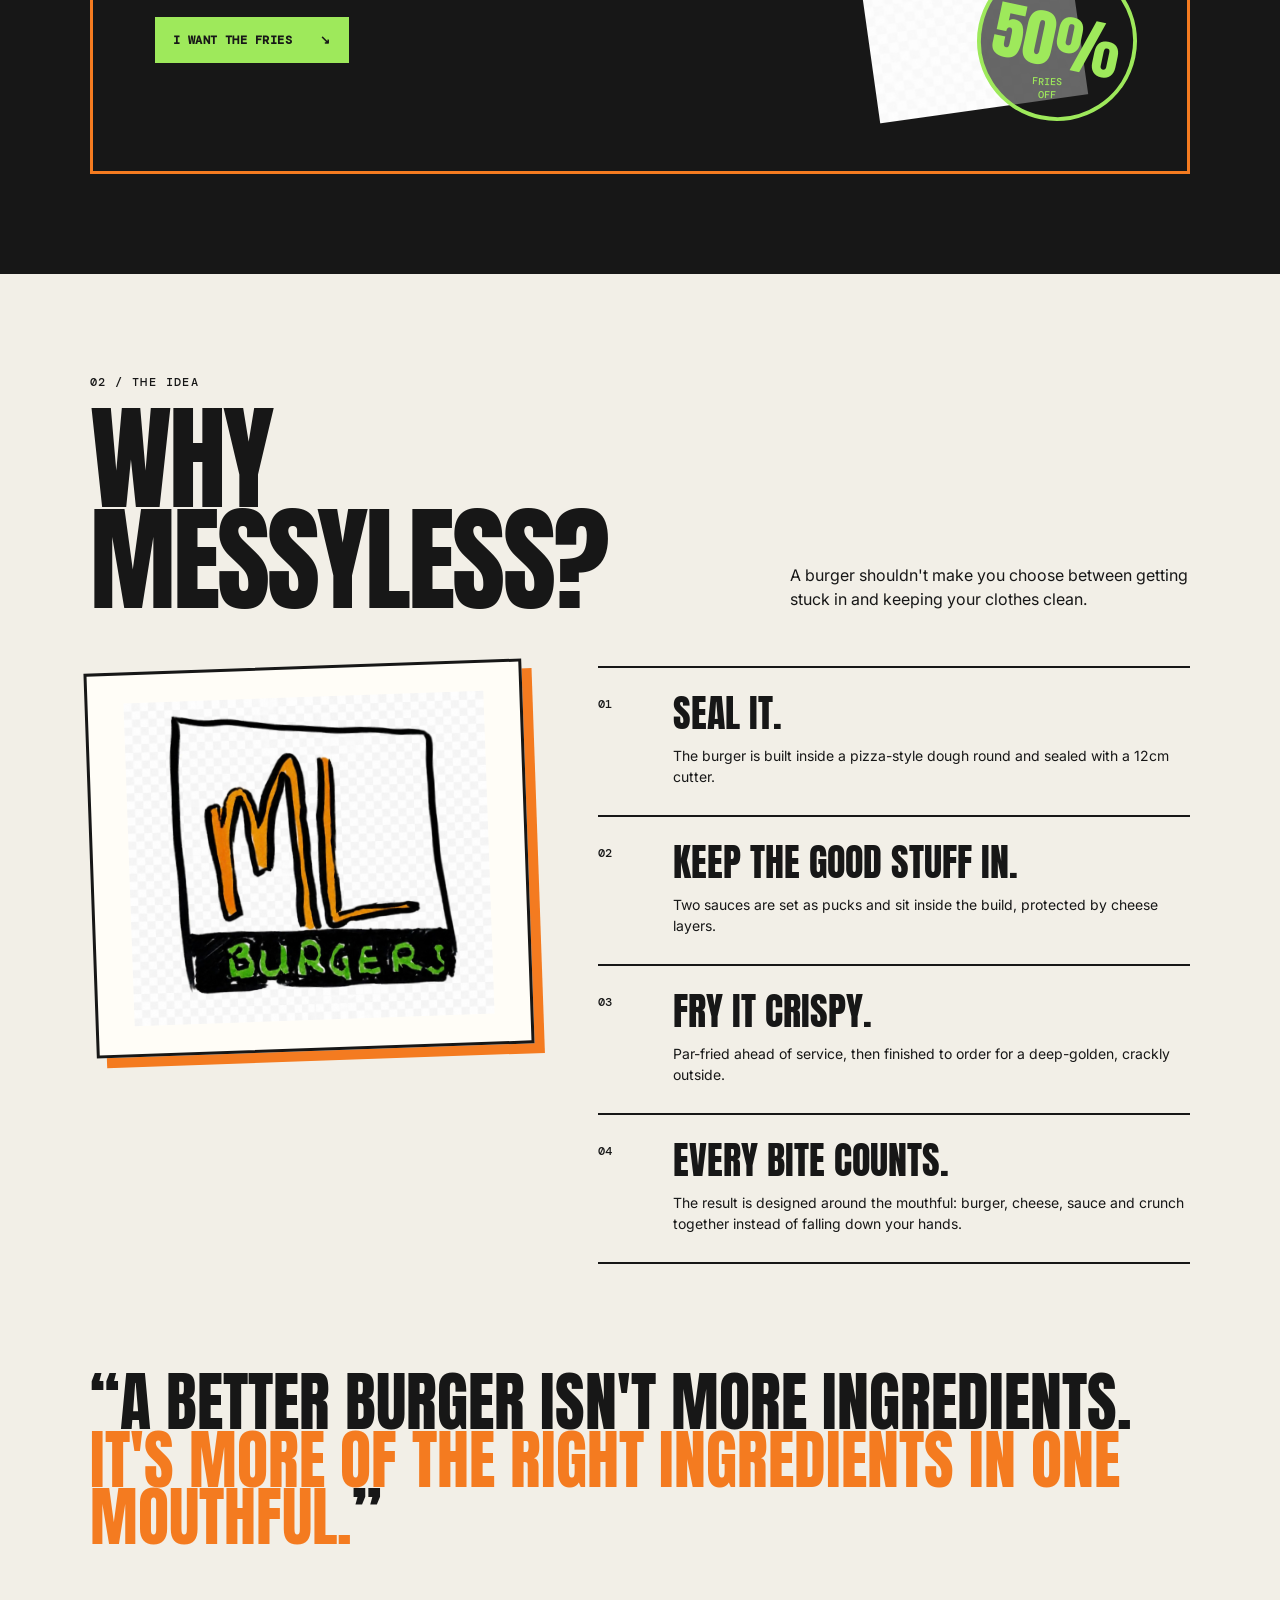
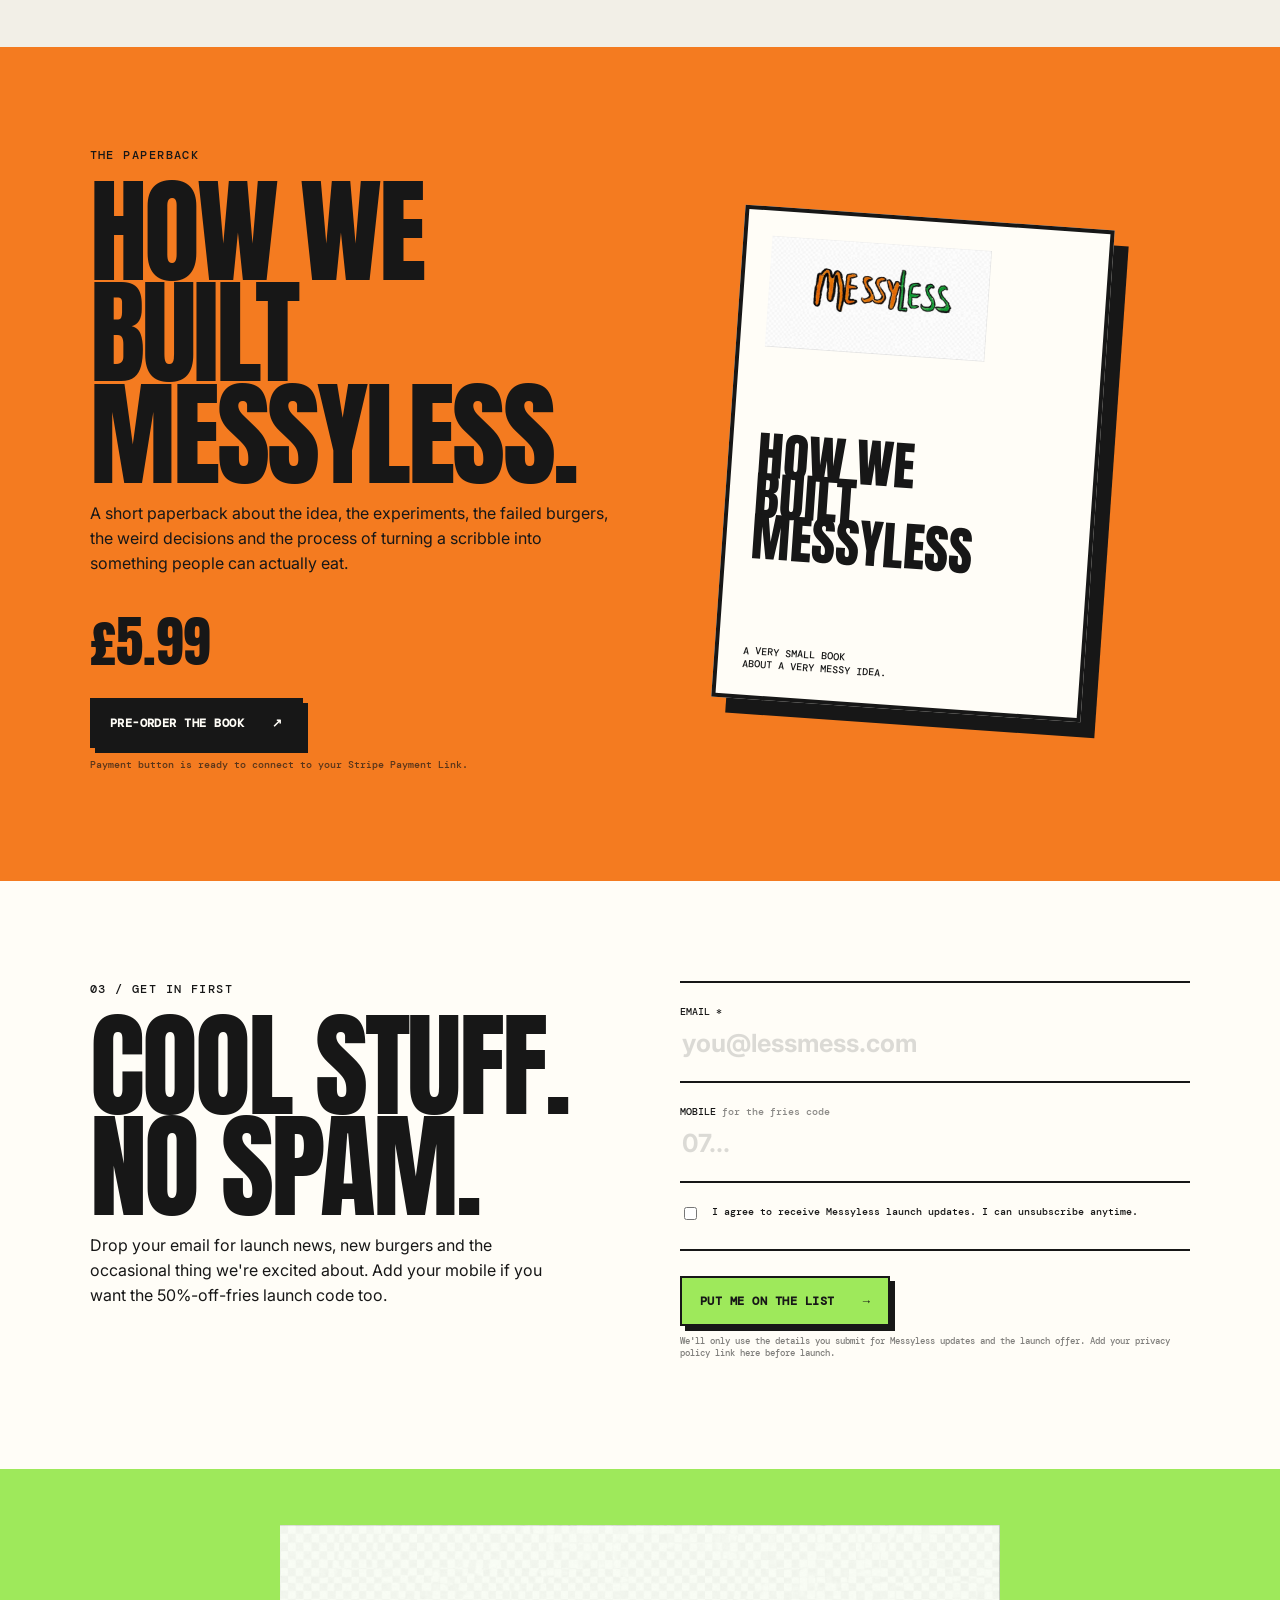
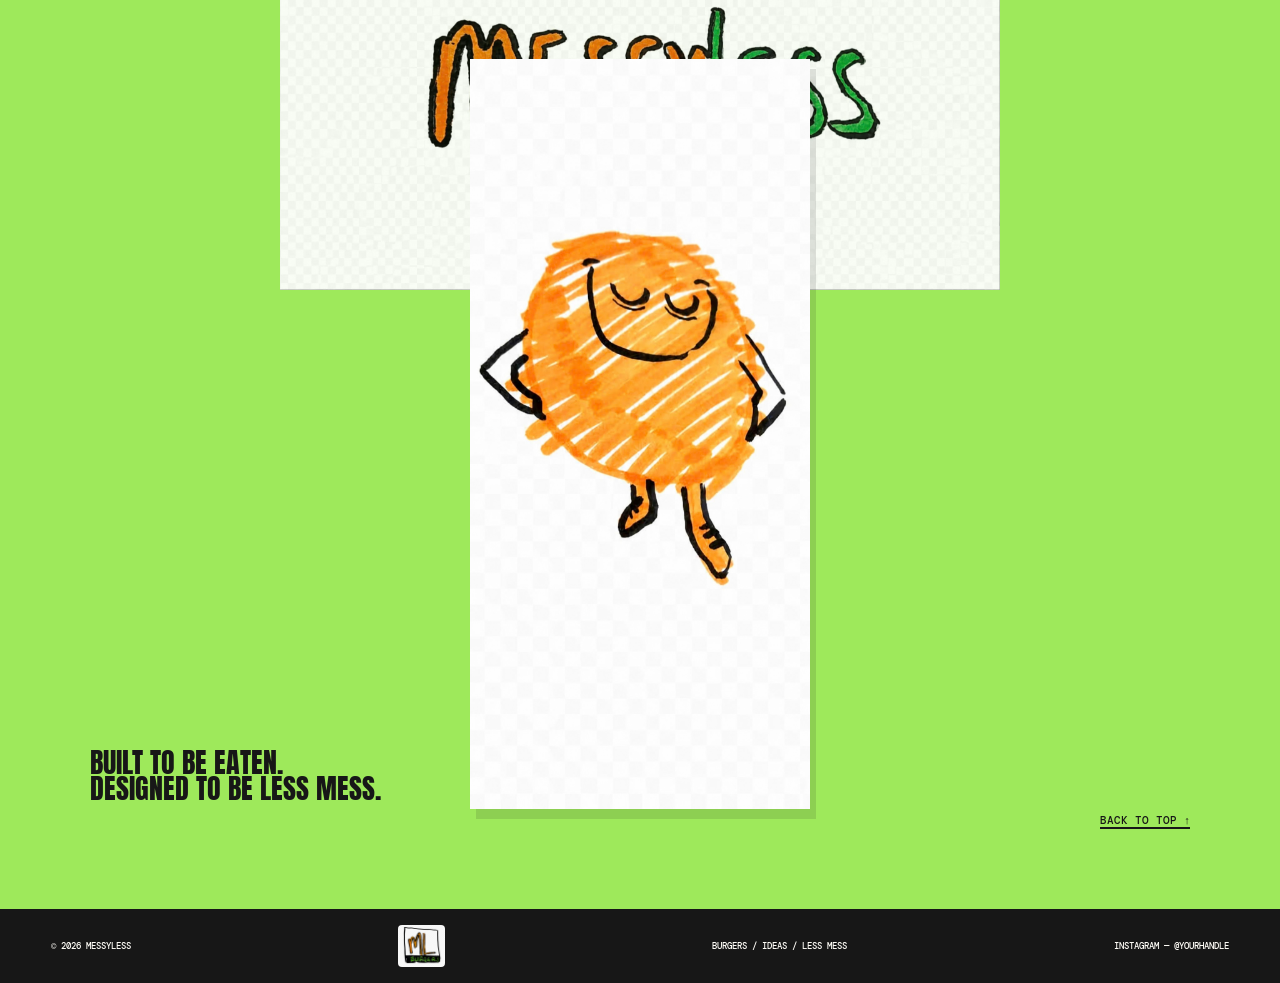
==== commit e4fa3b29: "Update index.html" ====
--- a/index.html
+++ b/index.html
@@ -9,13 +9,13 @@
   <link rel="preconnect" href="https://fonts.gstatic.com" crossorigin>
   <link href="https://fonts.googleapis.com/css2?family=Anton&family=DM+Mono:wght@400;500&family=Inter:wght@500;700;800&display=swap" rel="stylesheet">
   <link rel="stylesheet" href="styles.css">
-  <link rel="icon" type="image/png" href="assets/messyless-logo.png">
+  <link rel="icon" type="image/png" href="messyless-logo.png">
 </head>
 <body>
   <div class="grain"></div>
   <header class="nav">
     <a class="brand" href="#top" aria-label="Messyless home">
-      <img src="assets/messyless-wordmark.png" alt="Messyless">
+      <img src="messyless-wordmark.png" alt="Messyless">
     </a>
     <nav>
       <a href="#menu">MENU</a>
@@ -31,7 +31,7 @@
         <p class="eyebrow">THE BURGER THAT KEEPS IT TOGETHER</p>
         <h1>
           FULL
-          <img class="indulgence" src="assets/title-indulgence.png" alt="Indulgence">
+          <img class="indulgence" src="title-indulgence.png" alt="Indulgence">
           LESS MESS.
         </h1>
         <p class="hero-lede">We took everything you love about a burger and put it where it belongs — inside a crispy, sealed shell. More sauce. More flavour. More burger in every mouthful.</p>
@@ -42,18 +42,22 @@
         <div class="scribble-note">NO DRIPS.<br>NO WIPE.<br>NO SAD<br>MOUTHFUL.</div>
       </div>
       <div class="hero-art">
-        <img class="burst-img" src="assets/sticker-burger-redesigned.png" alt="Burger redesigned">
-        <img src="assets/messyless-character.png" alt="Messyless character — a happy orange burger with hands on hips">
-        <img class="sticker-img" src="assets/sticker-mess-less.png" alt="Mess less">
+        <img class="burst-img" src="sticker-burger-redesigned.png" alt="Burger redesigned">
+        <div class="character-wrap" data-follow>
+          <img class="character-idle" src="messyless-character.png" alt="Messyless character — a happy orange burger with hands on hips">
+          <span class="steam" aria-hidden="true"></span>
+          <span class="steam steam-2" aria-hidden="true"></span>
+        </div>
+        <img class="sticker-img" src="sticker-mess-less.png" alt="Mess less">
       </div>
     </section>
 
     <section class="ticker" aria-label="Sauce inside, no mess, full flavour">
       <div class="ticker-track">
-        <img src="assets/ticker-strip.png" alt="">
-        <img src="assets/ticker-strip.png" alt="">
-        <img src="assets/ticker-strip.png" alt="">
-        <img src="assets/ticker-strip.png" alt="">
+        <img src="ticker-strip.png" alt="">
+        <img src="ticker-strip.png" alt="">
+        <img src="ticker-strip.png" alt="">
+        <img src="ticker-strip.png" alt="">
       </div>
     </section>
 
@@ -67,32 +71,32 @@
       </div>
 
       <div class="menu-grid">
-        <article class="menu-card featured">
+        <article class="menu-card featured" data-tilt>
           <div class="menu-num">01</div>
           <div class="sauce-tags"><span>RICH</span><span>SHARP</span></div>
           <h3>
-            <img class="flavour-wide" src="assets/title-original.png" alt="The Original">
-            <img class="flavour-stack" src="assets/title-original-stack.png" alt="">
+            <img class="flavour-wide" src="title-original.png" alt="The Original">
+            <img class="flavour-stack" src="title-original-stack.png" alt="">
           </h3>
           <p>Smoked burger sauce + pickled jalapeño relish. Two smashed beef patties, American cheese and a crackly pizza-dough shell.</p>
           <div class="card-foot"><span>THE CLASSIC PAIRING</span><span>£ —</span></div>
         </article>
-        <article class="menu-card">
+        <article class="menu-card" data-tilt>
           <div class="menu-num">02</div>
           <div class="sauce-tags"><span>CREAMY</span><span>HOT</span></div>
           <h3>
-            <img class="flavour-wide" src="assets/title-fire.png" alt="The Fire">
-            <img class="flavour-stack" src="assets/title-fire-stack.png" alt="">
+            <img class="flavour-wide" src="title-fire.png" alt="The Fire">
+            <img class="flavour-stack" src="title-fire-stack.png" alt="">
           </h3>
           <p>Garlic parmesan mayo + hot honey chilli jam. Rich, sweet, spicy and built to stay inside the burger.</p>
           <div class="card-foot"><span>THE LOUD ONE</span><span>£ —</span></div>
         </article>
-        <article class="menu-card lime-card">
+        <article class="menu-card lime-card" data-tilt>
           <div class="menu-num">03</div>
           <div class="sauce-tags"><span>TRUFFLE</span><span>MUSTARD</span></div>
           <h3>
-            <img class="flavour-wide" src="assets/title-deep-cut.png" alt="The Deep Cut">
-            <img class="flavour-stack" src="assets/title-deep-cut-stack.png" alt="">
+            <img class="flavour-wide" src="title-deep-cut.png" alt="The Deep Cut">
+            <img class="flavour-stack" src="title-deep-cut-stack.png" alt="">
           </h3>
           <p>Truffle mayo + caramelised onion &amp; mustard. A deeper, savoury pairing with a little sweetness.</p>
           <div class="card-foot"><span>THE DEEP ONE</span><span>£ —</span></div>
@@ -102,6 +106,42 @@
       <div class="menu-note">
         <strong>THE SECRET ISN'T JUST THE BURGER.</strong>
         <span>The sauces are frozen into thin pucks, then sealed inside the dough. That means the good stuff stays where it should — between you and the next bite.</span>
+      </div>
+
+      <div class="build" aria-label="How the burger is sealed">
+        <p class="eyebrow">THE BUILD</p>
+        <h2>SAUCE IN.<br>MESS OUT.</h2>
+        <div class="build-row">
+          <figure class="build-step">
+            <svg viewBox="0 0 160 160" aria-hidden="true">
+              <ellipse cx="80" cy="118" rx="54" ry="14" fill="none" stroke="#171717" stroke-width="3"/>
+              <path d="M26 118 C26 70 54 42 80 42 C106 42 134 70 134 118" fill="#f2efe7" stroke="#171717" stroke-width="3"/>
+              <path d="M40 100 Q80 78 120 100" fill="none" stroke="#171717" stroke-width="2.5" stroke-dasharray="5 4"/>
+              <text x="80" y="28" text-anchor="middle" font-size="11" font-family="DM Mono, monospace">01 OPEN SHELL</text>
+            </svg>
+            <figcaption>Dough round, ready to load.</figcaption>
+          </figure>
+          <figure class="build-step">
+            <svg viewBox="0 0 160 160" aria-hidden="true">
+              <ellipse cx="80" cy="122" rx="54" ry="12" fill="none" stroke="#171717" stroke-width="3"/>
+              <rect x="48" y="78" width="64" height="14" rx="7" fill="#f47b20" stroke="#171717" stroke-width="2.5"/>
+              <rect x="52" y="64" width="56" height="12" rx="3" fill="#ffd15c" stroke="#171717" stroke-width="2"/>
+              <rect x="48" y="50" width="64" height="14" rx="7" fill="#9ee95b" stroke="#171717" stroke-width="2.5"/>
+              <rect x="52" y="36" width="56" height="12" rx="3" fill="#ffd15c" stroke="#171717" stroke-width="2"/>
+              <text x="80" y="22" text-anchor="middle" font-size="11" font-family="DM Mono, monospace">02 LOAD IT</text>
+            </svg>
+            <figcaption>Patties, cheese, two sauce pucks.</figcaption>
+          </figure>
+          <figure class="build-step">
+            <svg viewBox="0 0 160 160" aria-hidden="true">
+              <ellipse cx="80" cy="96" rx="48" ry="48" fill="#f47b20" stroke="#171717" stroke-width="3"/>
+              <path d="M48 88 Q80 70 112 90" fill="none" stroke="#171717" stroke-width="2.5"/>
+              <circle cx="80" cy="100" r="6" fill="#9ee95b" stroke="#171717" stroke-width="2"/>
+              <text x="80" y="22" text-anchor="middle" font-size="11" font-family="DM Mono, monospace">03 SEAL + FRY</text>
+            </svg>
+            <figcaption>Closed, fried, nothing escapes.</figcaption>
+          </figure>
+        </div>
       </div>
     </section>
 
@@ -114,7 +154,7 @@
           <a class="button button-lime" href="#join">I WANT THE FRIES <span>↘</span></a>
         </div>
         <div class="deal-visual">
-          <img src="assets/messyless-character.png" alt="" aria-hidden="true">
+          <img class="character-idle" src="messyless-character.png" alt="" aria-hidden="true">
           <div class="deal-doodle">
             <span>50%</span>
             <small>FRIES<br>OFF</small>
@@ -134,7 +174,7 @@
 
       <div class="why-grid">
         <div class="why-image">
-          <img src="assets/messyless-logo.png" alt="ML Burgers hand-drawn logo">
+          <img src="messyless-logo.png" alt="ML Burgers hand-drawn logo">
         </div>
         <div class="steps">
           <div class="step"><span>01</span><h3>SEAL IT.</h3><p>The burger is built inside a pizza-style dough round and sealed with a 12cm cutter.</p></div>
@@ -158,7 +198,7 @@
           <p class="micro">Payment button is ready to connect to your Stripe Payment Link.</p>
         </div>
         <div class="book-cover">
-          <img class="cover-mark" src="assets/messyless-wordmark.png" alt="">
+          <img class="cover-mark" src="messyless-wordmark.png" alt="">
           <div class="cover-title">HOW WE<br>BUILT<br>MESSYLESS</div>
           <div class="cover-bottom">A VERY SMALL BOOK<br>ABOUT A VERY MESSY IDEA.</div>
         </div>
@@ -187,8 +227,8 @@
     </section>
 
     <section class="final section-pad">
-      <img class="final-wordmark" src="assets/messyless-wordmark.png" alt="Messyless">
-      <img src="assets/messyless-character.png" alt="Messyless character" class="final-character">
+      <img class="final-wordmark" src="messyless-wordmark.png" alt="Messyless">
+      <img src="messyless-character.png" alt="Messyless character" class="final-character character-idle">
       <p>BUILT TO BE EATEN.<br>DESIGNED TO BE LESS MESS.</p>
       <a href="#top" class="back-top">BACK TO TOP ↑</a>
     </section>
@@ -196,7 +236,7 @@
 
   <footer>
     <span>© 2026 MESSYLESS</span>
-    <img class="footer-logo" src="assets/messyless-logo.png" alt="ML Burgers">
+    <img class="footer-logo" src="messyless-logo.png" alt="ML Burgers">
     <span>BURGERS / IDEAS / LESS MESS</span>
     <span>INSTAGRAM — @YOURHANDLE</span>
   </footer>
